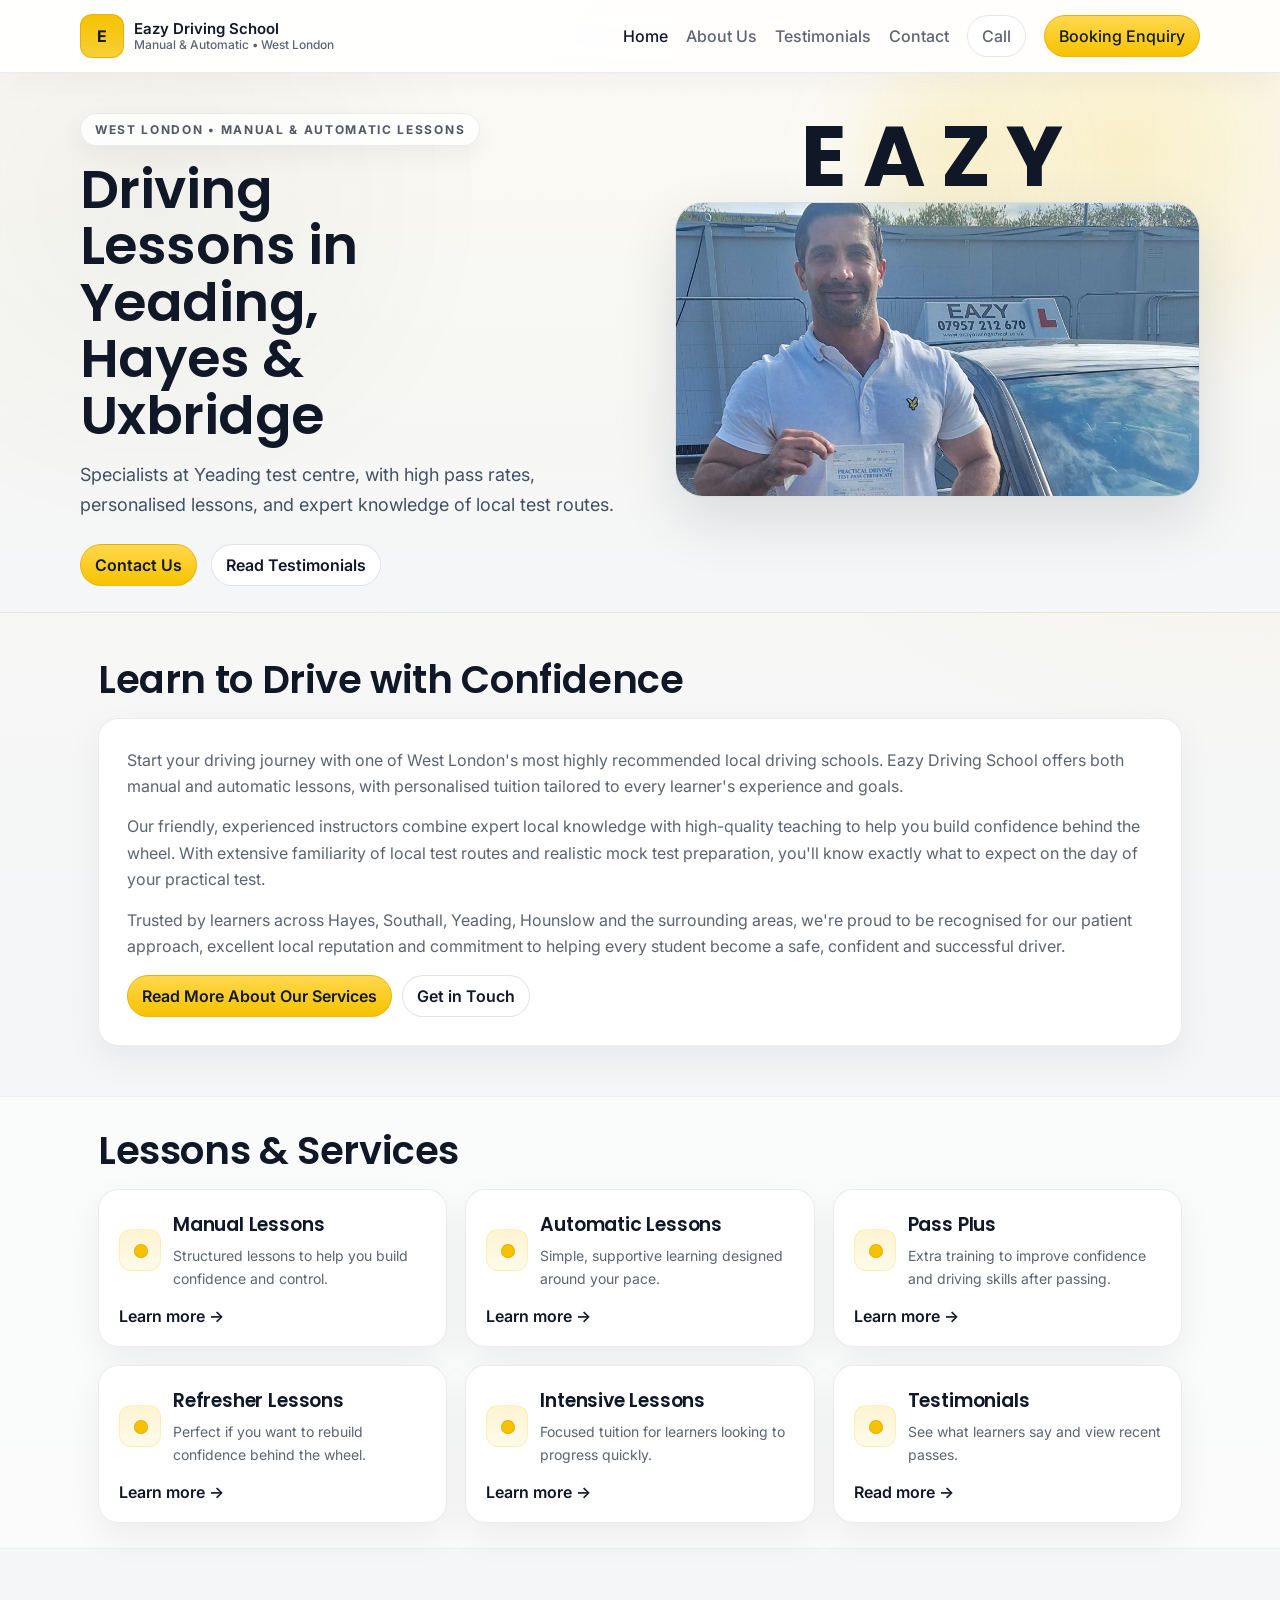
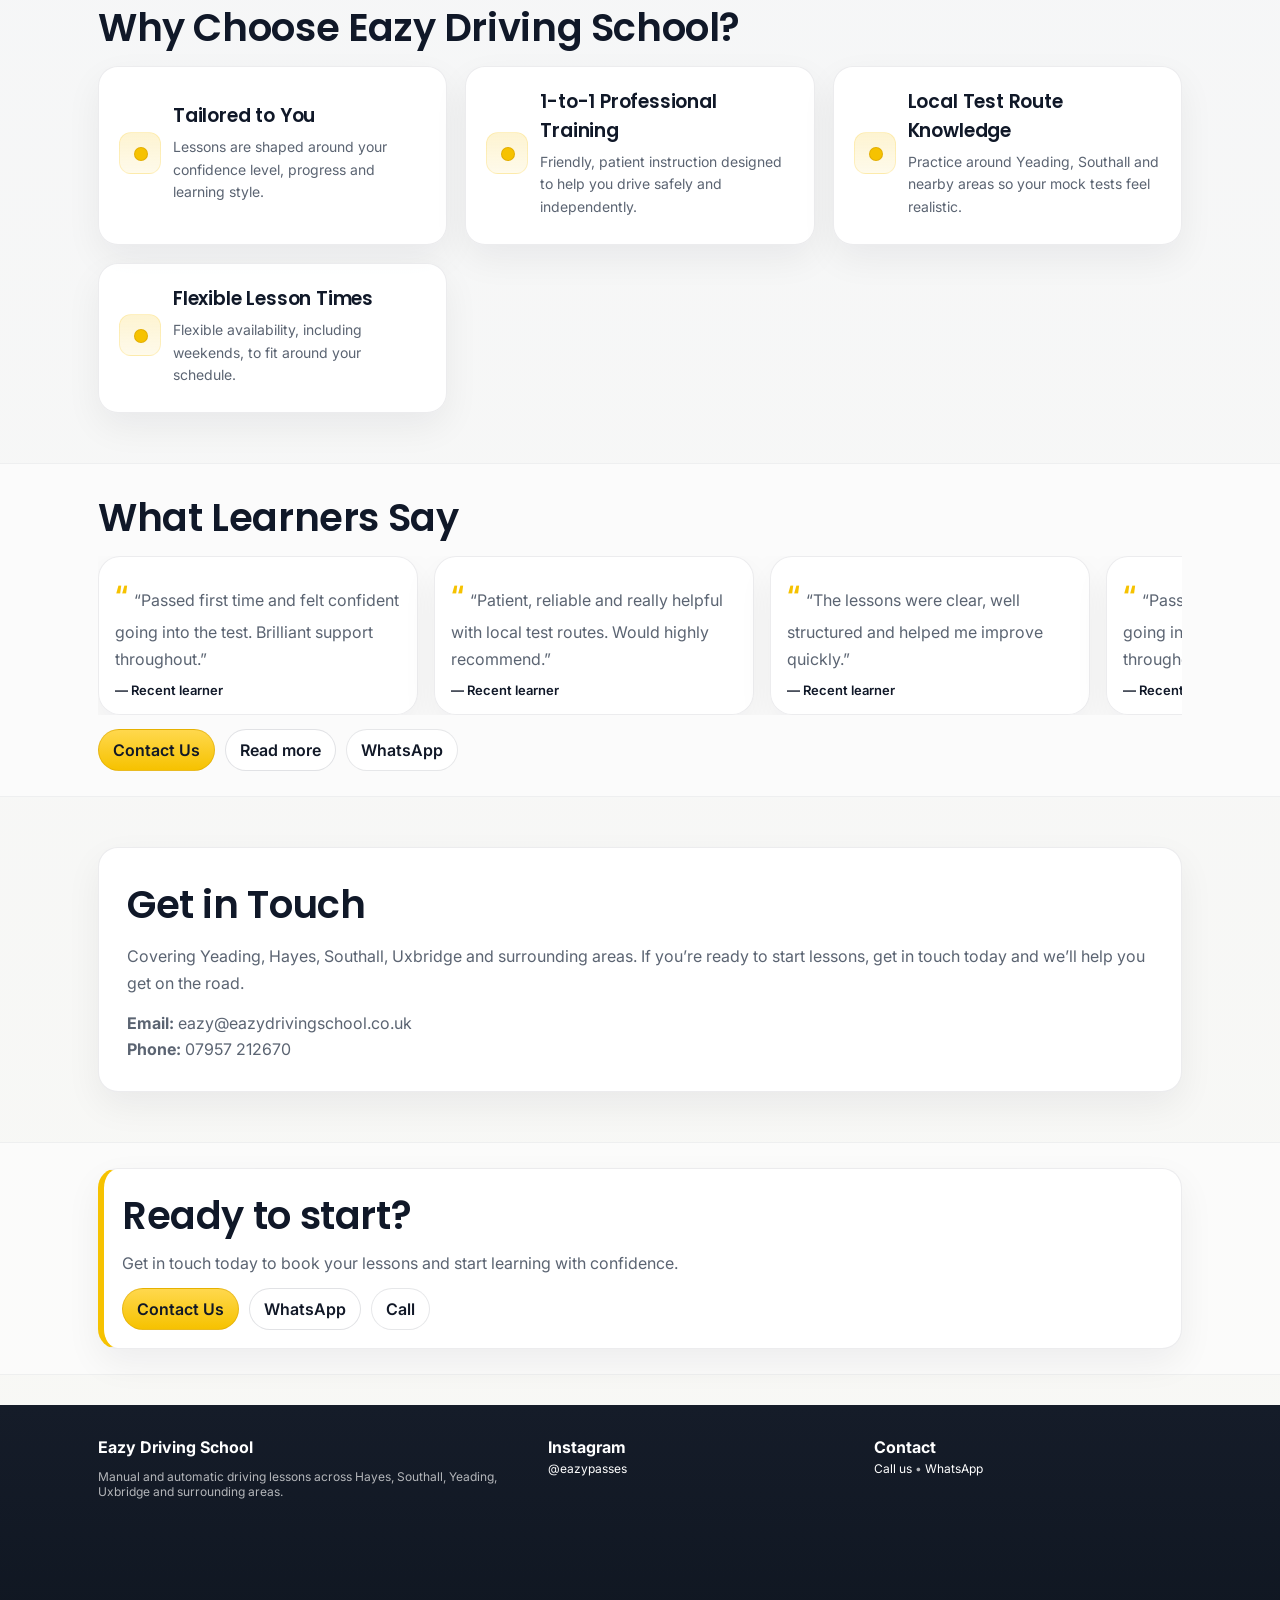
==== index.html @ f6d439ef "Updated based off client v2" ====
<!doctype html>
<html lang="en">
<head>
  <meta charset="utf-8" />
  <meta name="viewport" content="width=device-width,initial-scale=1" />
  <title>Eazy Driving School | Driving Lessons in Hayes, Southall & Yeading</title>
  <meta name="description" content="Manual and automatic driving lessons in Hayes, Southall, Yeading, Uxbridge and surrounding areas. DVSA approved instructors, high pass rates, personalised lessons and excellent local test route knowledge." />
  <link rel="stylesheet" href="assets/styles.css" />
</head>
<body>

<!-- ================= NAVBAR ================= -->
<div class="topbar">
  <div class="container nav">
    <a class="brand" href="index.html">
      <div class="logoBox">E</div>
      <div class="brandTitle">
        Eazy Driving School
        <span>Manual & Automatic • West London</span>
      </div>
    </a>

    <!-- Desktop links -->
    <div class="links">
      <a href="index.html" style="color: var(--text)">Home</a>
      <a href="lessons.html">About Us</a>
      <a href="testimonials.html">Testimonials</a>
      <a href="contact.html">Contact</a>
      <a class="btn" data-call>Call</a>
      <a class="btn primary" data-book>Booking Enquiry</a>
    </div>

    <!-- Mobile actions -->
    <div class="mobileNavActions">
      <a class="btn" data-call>Call</a>
      <a class="btn primary" data-book>Book</a>

      <button
        class="menuBtn"
        id="menuBtn"
        type="button"
        aria-label="Open menu"
        aria-expanded="false"
        aria-controls="mobileMenu"
      >
        <span class="menuIcon" aria-hidden="true"></span>
      </button>
    </div>
  </div>

  <!-- Mobile dropdown menu -->
  <div class="mobileMenu" id="mobileMenu" aria-hidden="true">
    <div class="container mobileMenuInner">
      <div class="mobileMenuHeader">
        <div class="mobileMenuTitle">Menu</div>
        <button class="menuClose" id="menuClose" type="button" aria-label="Close menu">✕</button>
      </div>

      <nav class="mobileMenuLinks" aria-label="Mobile navigation">
        <a href="index.html">Home</a>
        <a href="lessons.html">About Us</a>
        <a href="testimonials.html">Testimonials</a>
        <a href="contact.html">Contact</a>
        <a href="areas.html">Areas</a>
      </nav>
    </div>
  </div>
</div>

<!-- ================= HERO ================= -->
<header class="heroBanner">
  <div class="container heroBannerInner">

    <div class="heroBrandMark">EAZY</div>
    <div class="heroCopy">
      <h1 class="heroTitle">Driving Lessons in Yeading, Hayes & Uxbridge</h1>

      <p class="heroSub">
        Specialists at Yeading test centre, with high pass rates,
        personalised lessons, and expert knowledge of local test routes.
      </p>

      <div class="heroCtas">
        <a class="btn primary" data-book>Contact Us</a>
        <a class="btn secondary" href="testimonials.html">Read Testimonials</a>
      </div>
    </div>

    <div class="heroVisual heroSlider">
      <img class="heroSlide active" src="assets/hero-1.jpg" alt="Driving test pass with Eazy Driving School" />
      <img class="heroSlide" src="assets/hero-2.jpg" alt="Learner celebrating driving test pass" />
      <img class="heroSlide" src="assets/hero-3.jpg" alt="Successful learner with instructor" />
      <img class="heroSlide" src="assets/hero-4.jpg" alt="Driving lesson success photo" />
      <img class="heroSlide" src="assets/hero-5.jpg" alt="Student passing driving test" />
      <img class="heroSlide" src="assets/hero-6.jpg" alt="Driving test success Eazy Driving School" />
      <img class="heroSlide" src="assets/hero-7.jpg" alt="Learner holding pass certificate" />
      <img class="heroSlide" src="assets/hero-8.jpg" alt="First time driving test pass" />
      <img class="heroSlide" src="assets/hero-9.jpg" alt="Happy student after driving test" />
      <img class="heroSlide" src="assets/hero-10.jpg" alt="Driving school success story" />
    </div>

  </div>


</header>



<!-- ================= INTRO / TRUST STRIP ================= -->


<!-- ================= ABOUT / MAIN COPY ================= -->
<section class="section">
  <div class="container">
    <h2>Learn to Drive with Confidence</h2>
    <div class="card" style="padding: 28px;">
      <p>
        Start your driving journey with one of West London's most highly recommended local driving schools.
        Eazy Driving School offers both manual and automatic lessons, with personalised tuition tailored to
        every learner's experience and goals.
      </p>

      <p>
        Our friendly, experienced instructors combine expert local knowledge with high-quality teaching to help
        you build confidence behind the wheel. With extensive familiarity of local test routes and realistic mock
        test preparation, you'll know exactly what to expect on the day of your practical test.
      </p>

      <p>
        Trusted by learners across Hayes, Southall, Yeading, Hounslow and the surrounding areas, we're proud to
        be recognised for our patient approach, excellent local reputation and commitment to helping every student
        become a safe, confident and successful driver.
      </p>

      <div style="margin-top:16px; display:flex; gap:10px; flex-wrap:wrap">
        <a class="btn primary" href="lessons.html">Read More About Our Services</a>
        <a class="btn secondary" href="contact.html">Get in Touch</a>
      </div>
    </div>
  </div>
</section>



<!-- ================= LESSON TILES ================= -->
<section class="section">
  <div class="container">
    <h2>Lessons & Services</h2>

    <div class="tiles">
      <a class="card tile tileLink" href="lessons.html" aria-label="Manual Lessons - learn more">
        <div class="tileTop">
          <div class="icoDot" aria-hidden="true"></div>
          <div>
            <h3>Manual Lessons</h3>
            <p>Structured lessons to help you build confidence and control.</p>
          </div>
        </div>
        <span class="tileCta">Learn more →</span>
      </a>

      <a class="card tile tileLink" href="lessons.html" aria-label="Automatic Lessons - learn more">
        <div class="tileTop">
          <div class="icoDot" aria-hidden="true"></div>
          <div>
            <h3>Automatic Lessons</h3>
            <p>Simple, supportive learning designed around your pace.</p>
          </div>
        </div>
        <span class="tileCta">Learn more →</span>
      </a>

      <a class="card tile tileLink" href="pass-page.html" aria-label="Pass Plus - learn more">
        <div class="tileTop">
          <div class="icoDot" aria-hidden="true"></div>
          <div>
            <h3>Pass Plus</h3>
            <p>Extra training to improve confidence and driving skills after passing.</p>
          </div>
        </div>
        <span class="tileCta">Learn more →</span>
      </a>

      <a class="card tile tileLink" href="lessons.html" aria-label="Refresher Lessons - learn more">
        <div class="tileTop">
          <div class="icoDot" aria-hidden="true"></div>
          <div>
            <h3>Refresher Lessons</h3>
            <p>Perfect if you want to rebuild confidence behind the wheel.</p>
          </div>
        </div>
        <span class="tileCta">Learn more →</span>
      </a>

      <a class="card tile tileLink" href="lessons.html" aria-label="Intensive Lessons - learn more">
        <div class="tileTop">
          <div class="icoDot" aria-hidden="true"></div>
          <div>
            <h3>Intensive Lessons</h3>
            <p>Focused tuition for learners looking to progress quickly.</p>
          </div>
        </div>
        <span class="tileCta">Learn more →</span>
      </a>

      <a class="card tile tileLink" href="testimonials.html" aria-label="Testimonials and passes">
        <div class="tileTop">
          <div class="icoDot" aria-hidden="true"></div>
          <div>
            <h3>Testimonials</h3>
            <p>See what learners say and view recent passes.</p>
          </div>
        </div>
        <span class="tileCta">Read more →</span>
      </a>
    </div>
  </div>
</section>

<!-- ================= WHY CHOOSE US ================= -->
<section class="section">
  <div class="container">
    <h2>Why Choose Eazy Driving School?</h2>

    <div class="tiles">
      <div class="card tile">
        <div class="tileTop">
          <div class="icoDot" aria-hidden="true"></div>
          <div>
            <h3>Tailored to You</h3>
            <p>Lessons are shaped around your confidence level, progress and learning style.</p>
          </div>
        </div>
      </div>

      <div class="card tile">
        <div class="tileTop">
          <div class="icoDot" aria-hidden="true"></div>
          <div>
            <h3>1-to-1 Professional Training</h3>
            <p>Friendly, patient instruction designed to help you drive safely and independently.</p>
          </div>
        </div>
      </div>

      <div class="card tile">
        <div class="tileTop">
          <div class="icoDot" aria-hidden="true"></div>
          <div>
            <h3>Local Test Route Knowledge</h3>
            <p>Practice around Yeading, Southall and nearby areas so your mock tests feel realistic.</p>
          </div>
        </div>
      </div>

      <div class="card tile">
        <div class="tileTop">
          <div class="icoDot" aria-hidden="true"></div>
          <div>
            <h3>Flexible Lesson Times</h3>
            <p>Flexible availability, including weekends, to fit around your schedule.</p>
          </div>
        </div>
      </div>
    </div>
  </div>
</section>

<!-- ================= TESTIMONIALS ================= -->
<section class="section">
  <div class="container">
    <h2>What Learners Say</h2>

    <div class="testimonialSlider" aria-label="Testimonials slider">
      <div class="testimonialTrack">

        <div class="card quote">
          <p>“Passed first time and felt confident going into the test. Brilliant support throughout.”</p>
          <div class="who">— Recent learner</div>
        </div>
        <div class="card quote">
          <p>“Patient, reliable and really helpful with local test routes. Would highly recommend.”</p>
          <div class="who">— Recent learner</div>
        </div>
        <div class="card quote">
          <p>“The lessons were clear, well structured and helped me improve quickly.”</p>
          <div class="who">— Recent learner</div>
        </div>

        <div class="card quote">
          <p>“Passed first time and felt confident going into the test. Brilliant support throughout.”</p>
          <div class="who">— Recent learner</div>
        </div>
        <div class="card quote">
          <p>“Patient, reliable and really helpful with local test routes. Would highly recommend.”</p>
          <div class="who">— Recent learner</div>
        </div>
        <div class="card quote">
          <p>“The lessons were clear, well structured and helped me improve quickly.”</p>
          <div class="who">— Recent learner</div>
        </div>

      </div>
    </div>

    <div style="margin-top:14px; display:flex; gap:10px; flex-wrap:wrap">
      <a class="btn primary" data-book>Contact Us</a>
      <a class="btn secondary" href="testimonials.html">Read more</a>
      <a class="btn" data-wa>WhatsApp</a>
    </div>
  </div>
</section>

<!-- ================= CONTACT STRIP ================= -->
<section class="section">
  <div class="container">
    <div class="card" style="padding:28px;">
      <h2 style="margin-top:0;">Get in Touch</h2>
      <p>
        Covering Yeading, Hayes, Southall, Uxbridge and surrounding areas.
        If you’re ready to start lessons, get in touch today and we’ll help you get on the road.
      </p>
      <p style="margin-bottom:0;">
        <strong>Email:</strong> <a href="mailto:eazy@eazydrivingschool.co.uk">eazy@eazydrivingschool.co.uk</a><br />
        <strong>Phone:</strong> <a href="tel:07957212670">07957 212670</a>
      </p>
    </div>
  </div>
</section>

<!-- ================= CTA ================= -->
<section class="section">
  <div class="container">
    <div class="card" style="padding:18px; border-left:6px solid var(--yellow)">
      <h2 style="margin:0 0 6px">Ready to start?</h2>

      <p style="margin:0 0 12px; color:var(--muted)">
        Get in touch today to book your lessons and start learning with confidence.
      </p>

      <div style="display:flex; gap:10px; flex-wrap:wrap">
        <a class="btn primary" data-book>Contact Us</a>
        <a class="btn secondary" data-wa>WhatsApp</a>
        <a class="btn" data-call>Call</a>
      </div>
    </div>
  </div>
</section>

<!-- ================= FOOTER ================= -->
<footer class="footer">
  <div class="container footerGrid">
    <div>
      <strong>Eazy Driving School</strong>
      <p class="note">Manual and automatic driving lessons across Hayes, Southall, Yeading, Uxbridge and surrounding areas.</p>
    </div>
    <div>
      <strong>Instagram</strong><br />
      <span class="note">
        <a href="https://www.instagram.com/eazypasses/" target="_blank" rel="noopener">
          @eazypasses
        </a>
      </span>
    </div>

    <div>
      <strong>Contact</strong><br />
      <span class="note">
        <a data-call>Call us</a> •
        <a data-wa>WhatsApp</a>
      </span>
    </div>
  </div>
</footer>

<!-- ================= MOBILE BOTTOM BAR ================= -->
<div class="mobileBar">
  <div class="mobileBarInner">
    <a class="btn dark" data-call>Call</a>
    <a class="btn secondary" data-wa>WhatsApp</a>
    <a class="btn primary" data-book>Book</a>
  </div>
</div>

<!-- ================= BOOKING MODAL ================= -->
<div class="modalOverlay" id="modalOverlay" aria-hidden="true">
  <div class="card modal" role="dialog" aria-modal="true" aria-label="Booking form">
    <header>
      <div>
        <strong style="font-size:16px">Booking Request</strong><br />
        <small class="note">We’ll confirm availability as soon as possible.</small>
      </div>
      <button class="x" id="closeModal" aria-label="Close">✕</button>
    </header>

    <form class="web3form">
      <input type="hidden" name="access_key" value="6dcfdeb3-79f5-4c06-9466-cbb309057089">
      <input type="hidden" name="subject" value="New Booking Request - Eazy Driving School">
      <input type="hidden" name="from_name" value="Eazy Driving School Website">
      <input type="hidden" name="form_source" value="Homepage Booking Modal">
      <input type="checkbox" name="botcheck" style="display:none;">
      <input class="field" name="name" placeholder="Full name" required />
      <input class="field" name="phone" placeholder="Mobile number" required />

      <select class="field" name="lessonType" required>
        <option value="">Lesson type</option>
        <option>Manual</option>
        <option>Automatic</option>
        <option>Intensive</option>
        <option>Refresher</option>
        <option>Pass Plus</option>
      </select>

      <select class="field" name="area" required>
        <option value="">Area</option>
        <option>Hayes</option>
        <option>Southall</option>
        <option>Yeading</option>
        <option>Uxbridge</option>
        <option>Other (specify in notes)</option>
      </select>

      <textarea class="field" name="notes" placeholder="Please include test date, experience, preferred days/time, auto/manual, postcode, etc."></textarea>

      <button class="btn primary" type="submit">Send Request</button>
    </form>
  </div>
</div>

<script src="assets/app.js"></script>

<script>
  function showSuccessToast(message) {
    const toast = document.createElement("div");
    toast.className = "successToast";
    toast.textContent = message;

    document.body.appendChild(toast);

    setTimeout(() => {
      toast.classList.add("show");
    }, 100);

    setTimeout(() => {
      toast.classList.remove("show");
      setTimeout(() => toast.remove(), 300);
    }, 3500);
  }

  document.querySelectorAll(".web3form").forEach((form) => {
    form.addEventListener("submit", async function (e) {
      e.preventDefault();

      const button = form.querySelector("button[type='submit']");
      const originalText = button.textContent;

      button.textContent = "Sending...";
      button.disabled = true;

      const formData = new FormData(form);

      try {
        const response = await fetch("https://api.web3forms.com/submit", {
          method: "POST",
          body: formData
        });

        const data = await response.json();

        if (data.success) {
          showSuccessToast("Booking enquiry sent ✅ We’ll get back to you soon.");
          form.reset();
        } else {
          showSuccessToast("Something went wrong. Please try again.");
        }
      } catch (error) {
        showSuccessToast("Something went wrong. Please try again.");
      }

      button.textContent = originalText;
      button.disabled = false;
    });
  });
</script>

</body>
</html>
---- assets/styles.css ----
@import url('https://fonts.googleapis.com/css2?family=Inter:wght@400;500;600&family=Poppins:wght@500;600&display=swap');

:root{
  /* Brand */
  --navy:#0b1f3a;
  --navy2:#102a4d;
  --yellow:#f6c200;
  --yellow-dark:#d39f00;

  /* UI */
  --bg:#f4f6fb;
  --card:#ffffff;
  --text:#0f172a;
  --muted:#475569;
  --stroke: rgba(15,23,42,.12);

  --radius:14px;
  --shadow: 0 8px 22px rgba(2,6,23,.06);
  --max:1120px;
}

*{box-sizing:border-box}
html{scroll-behavior:smooth}
body{
  margin:0;
  font-family:'Inter', system-ui, -apple-system, Segoe UI, Roboto, Helvetica, Arial;
  background:var(--bg);
  color:var(--text);
  font-weight:400;
}
a{color:inherit;text-decoration:none}
img{max-width:100%;display:block}
button,input,select,textarea{font:inherit}

/* ===== Typography ===== */
h1,h2,h3{
  font-family:'Poppins', system-ui, sans-serif;
  font-weight:600;
  letter-spacing:-0.01em;
  color:var(--navy);
}

/* ===== Layout ===== */
.container{max-width:var(--max); margin:0 auto; padding:0 18px}
.card{
  background:var(--card);
  border:1px solid var(--stroke);
  border-radius:var(--radius);
  box-shadow:var(--shadow);
}

/* ===== Header / Nav ===== */
.topbar{
  position:sticky;
  top:0;
  z-index:50;
  background:#fff;
  border-bottom:1px solid var(--stroke);
}
.nav{
  display:flex;
  align-items:center;
  justify-content:space-between;
  padding:14px 0;
  gap:12px;
}
.brand{
  display:flex;
  align-items:center;
  gap:10px;
  font-weight:600;
  min-width: 220px;
}
.logoBox{
  width:44px;height:44px;
  border-radius:12px;
  background:linear-gradient(180deg,var(--yellow),rgba(246,194,0,.78));
  border:1px solid rgba(211,159,0,.55);
  display:grid;place-items:center;
  color:#111827;
  font-weight:700;
  flex: 0 0 auto;
}
.brandTitle{
  line-height:1.05;
  font-size: 15px;
}
.brandTitle span{
  display:block;
  font-size:12px;
  color:var(--muted);
  font-weight:500;
  margin-top: 2px;
}

.links{
  display:flex;
  gap:18px;
  align-items:center;
}
.links a{
  font-weight:500;
  color:var(--muted);
}
.links a:hover{color:var(--text)}

/* ===== Buttons ===== */
.btn{
  display:inline-flex;
  align-items:center;
  justify-content:center;
  gap:8px;
  padding:10px 14px;
  border-radius:12px;
  border:1px solid var(--stroke);
  background:#fff;
  font-weight:600;
  white-space:nowrap;
}
.btn.primary{
  background:var(--yellow);
  border-color:rgba(211,159,0,.65);
  color:#111827;
}
.btn.secondary{
  background:#eef2ff;
  border-color:rgba(37,99,235,.20);
}
.btn.dark{
  background:var(--navy);
  border-color:rgba(11,31,58,.55);
  color:#fff;
}
.btn:active{transform:translateY(1px)}

/* ===== Fields ===== */
.field{
  border:1px solid var(--stroke);
  border-radius:12px;
  padding:10px 12px;
  background:#fff;
}
.field:focus{
  border-color:rgba(211,159,0,.55);
  box-shadow:0 0 0 3px rgba(246,194,0,.22);
  outline:none;
}

/* =======================================================================
   HERO BANNER
   ======================================================================= */
.heroBanner{
  background:#fff;
  border-bottom:1px solid var(--stroke);
}
.heroBannerInner{
  display:grid;
  grid-template-columns: 1.05fr 1fr;
  gap:26px;
  align-items:center;
  padding: 26px 0 14px;
}

/* Left copy */
.heroTitle{
  margin:0 0 10px;
  font-size:clamp(30px, 3.6vw, 48px);
  line-height:1.08;
}
.heroSub{
  margin:0 0 16px;
  color:var(--muted);
  line-height:1.65;
  max-width:60ch;
  font-size:15.5px;
}
.heroCtas{
  display:flex;
  gap:10px;
  flex-wrap:wrap;
  align-items:center;
}

/* Right image */
.heroVisual{
  border-radius:14px;
  overflow:hidden;
  border:1px solid var(--stroke);
  box-shadow: 0 10px 26px rgba(2,6,23,.08);
  background:#fff;
}
.heroVisual img{
  width:100%;
  aspect-ratio: 16 / 9;
  height:auto;
  object-fit:cover;
  object-position:center 35%;
}

/* Trust ticks row under hero */
.heroTrust{
  border-top:1px solid var(--stroke);
  background:#fff;
}
.heroTrustInner{
  display:flex;
  gap:18px;
  flex-wrap:wrap;
  align-items:center;
  padding:10px 0;
}
.trustTick{
  display:flex;
  align-items:center;
  gap:8px;
  color:var(--muted);
  font-weight:600;
  font-size:13px;
}
.tickMark{
  display:inline-grid;
  place-items:center;
  width:18px;height:18px;
  border-radius:99px;
  background: rgba(34,197,94,.14);
  border:1px solid rgba(34,197,94,.35);
  color: rgba(11,31,58,.9);
  font-weight:700;
}

/* Availability strip */
.availabilityBar{
  background:#f7f8fc;
  border-bottom:1px solid var(--stroke);
}
.availabilityInner{
  display:flex;
  gap:14px;
  align-items:center;
  padding:14px 0;
}
.availLabel{
  font-weight:600;
  color:var(--navy);
  min-width:170px;
}
.availForm{
  flex:1;
  display:grid;
  grid-template-columns: 1.1fr 1fr auto;
  gap:10px;
  align-items:center;
}
.availForm .btn{padding:10px 16px}

/* ===== Sections ===== */
.section{padding:26px 0}
.section h2{
  margin:0 0 8px;
  font-size:22px;
}
.section p{
  margin:0 0 14px;
  color:var(--muted);
  line-height:1.65;
}

/* ===== Tiles ===== */
.tiles{
  display:grid;
  grid-template-columns:repeat(3,1fr);
  gap:14px;
}
.tile{padding:16px}
.tileTop{
  display:flex;
  gap:12px;
  align-items:center;
  margin-bottom:6px;
}
.icoDot{
  width:42px;height:42px;
  border-radius:12px;
  background:#f3f4f6;
  border:1px solid rgba(15,23,42,.10);
  position:relative;
  flex:0 0 auto;
}
.icoDot::after{
  content:"";
  width:10px;height:10px;
  border-radius:99px;
  background:var(--yellow);
  border:1px solid rgba(211,159,0,.55);
  position:absolute;
  top:10px;left:10px;
}
.tile h3{margin:0;font-size:16px}
.tile p{margin:6px 0 0; color:var(--muted); line-height:1.6; font-size:14px}
.tile a{
  margin-top:10px;
  display:inline-flex;
  font-weight:600;
  color:var(--navy);
}
.tile a:hover{text-decoration:underline}

/* Make entire tile clickable */
.tileLink{
  display:block;
  color: inherit;
  cursor: pointer;
  transition: transform .12s ease, box-shadow .12s ease, border-color .12s ease;
}
.tileLink:hover{
  transform: translateY(-2px);
  box-shadow: 0 12px 30px rgba(2,6,23,.10);
  border-color: rgba(15,23,42,.18);
}
.tileLink:active{ transform: translateY(0px); }
.tileLink:focus-visible{
  outline: 3px solid rgba(246,194,0,.35);
  outline-offset: 3px;
}
.tileCta{
  display:inline-flex;
  margin-top: 10px;
  font-weight: 600;
  color: var(--navy);
}
.tileLink:hover .tileCta{ text-decoration: underline; }

/* ===== Trust strip ===== */
.trustStrip{
  display:grid;
  grid-template-columns:repeat(4,1fr);
  gap:14px;
}
.trustItem{padding:14px}
.trustItem b{font-weight:600}
.trustItem span{font-size:13px;color:var(--muted)}


/* ================= TESTIMONIAL SLIDER ================= */
.testimonialSlider{
  overflow: hidden;
  position: relative;
  margin-top: 10px;
  touch-action: pan-y;
  -webkit-tap-highlight-color: transparent;
}
.testimonialTrack{
  display: flex;
  gap: 16px;
  width: max-content;
  animation: scrollTestimonials 35s linear infinite;
  will-change: transform;
  transform: translateZ(0);
}
.testimonialTrack .quote{
  min-width: 320px;
  max-width: 320px;
  flex-shrink: 0;
}
@media (hover: hover) and (pointer: fine){
  .testimonialSlider:hover .testimonialTrack{
    animation-play-state: paused;
  }
}
.testimonialSlider.isPaused .testimonialTrack{
  animation-play-state: paused;
}
@keyframes scrollTestimonials{
  from{ transform: translateX(0); }
  to{ transform: translateX(-50%); }
}
@media (prefers-reduced-motion: reduce){
  .testimonialTrack{ animation: none !important; }
}

/* ===== Footer ===== */
.footer{
  margin-top:18px;
  border-top:1px solid var(--stroke);
  background:#fff;
  padding:22px 0;
}
.footerGrid{
  display:grid;
  grid-template-columns:1.4fr 1fr 1fr;
  gap:14px;
}
.note{font-size:12px;color:var(--muted)}

/* ===== Mobile bar ===== */
.mobileBar{
  position:fixed;
  left:50%;
  transform:translateX(-50%);
  bottom:12px;
  width:min(var(--max),calc(100% - 18px));
  z-index:80;
  display:none;
}
.mobileBarInner{
  display:grid;
  grid-template-columns:1fr 1fr 1fr;
  gap:10px;
  padding:10px;
  background:#fff;
  border:1px solid var(--stroke);
  border-radius:16px;
  box-shadow:0 16px 40px rgba(2,6,23,.16);
}

/* ===== Modal ===== */
.modalOverlay{
  position:fixed;
  inset:0;
  background:rgba(2,6,23,.55);
  display:none;
  place-items:center;
  z-index:120;
}
.modal{
  width:min(650px,calc(100% - 18px));
  padding:16px;
  border-radius:16px;
}
.modal header{
  display:flex;
  justify-content:space-between;
  align-items:center;
  margin-bottom:10px;
}
.x{
  width:42px;height:42px;
  border-radius:12px;
  border:1px solid var(--stroke);
  background:#fff;
  cursor:pointer;
}
form{display:grid; gap:10px}
textarea{min-height:110px; resize:vertical}

/* =======================================================================
   RESPONSIVE FIXES (iPhone + iPad)
   ======================================================================= */

@media (max-width: 980px){
  .heroBannerInner{grid-template-columns: 1fr; gap: 16px}
  .heroVisual img:not(.heroSlide){
    aspect-ratio: 16 / 10;
    object-position: center 40%;
  }
  .availabilityInner{flex-direction:column; align-items:stretch}
  .availLabel{min-width:unset}
  .availForm{grid-template-columns: 1fr; }

  .trustStrip{grid-template-columns: 1fr 1fr}
  .tiles{grid-template-columns: 1fr 1fr}
  .footerGrid{grid-template-columns: 1fr}

  .testimonialTrack .quote{ min-width: 300px; max-width: 300px; }
}

@media (max-width: 900px){
  .links > a:not(.btn){ display:none; }
  .brandTitle{ font-size: 14px; }
  .brandTitle span{ font-size: 11.5px; }
}

/* =========================================================
   MOBILE POLISH (NO scaling — proper sizing instead)
   ========================================================= */
@media (max-width: 760px){
  body{ padding-bottom: 92px; }
  .container{ padding: 0 18px; }

  /* Hide desktop links */
  .links{ display:none; }
  .mobileBar{ display:block; }

  /* ✅ IMPORTANT: hide topbar Call/Book on mobile (keep bottom bar) */
  .topbar [data-call],
  .topbar [data-book]{
    display:none !important;
  }

  /* Topbar spacing */
  .topbar{ padding: 2px 0; }
  .nav{ padding: 10px 0; position: relative; }

  .brand{
    gap: 12px;
    min-width: 0;
    margin-left: 6px;
  }
  .logoBox{
    width: 40px;
    height: 40px;
    border-radius: 12px;
    font-size: 16px;
    flex-shrink: 0;
  }
  .brandTitle{
    line-height: 1.15;
    font-size: 13.5px;
    min-width: 0;
  }
  .brandTitle span{
    font-size: 11.5px;
    margin-top: 2px;
    white-space: nowrap;
    overflow: hidden;
    text-overflow: ellipsis;
    max-width: 220px;
  }

  /* HERO: tighter sizing (this is your "scale down") */
  .heroBanner{
    background: var(--bg);
    border-bottom: 0;
    padding: 10px 0 0;
  }
  .heroBannerInner{
    grid-template-columns: 1fr;
    gap: 10px;             /* was 12 */
    padding: 0;
  }
  .heroCopy{
    background: #fff;
    border: 1px solid var(--stroke);
    border-radius: 18px;
    box-shadow: var(--shadow);
    padding: 14px;         /* was 16 */
  }
  .heroTitle{
    font-size: 30px;       /* was 32 */
    line-height: 1.07;
    margin: 0 0 8px;
  }
  .heroSub{
    font-size: 14px;       /* was 14.5 */
    line-height: 1.55;
    margin: 0 0 10px;
  }
  .heroCtas{
    display: grid;
    grid-template-columns: 1fr;
    gap: 10px;
  }
  .heroCtas .btn{
    width: 100%;
    justify-content: center;
    padding: 11px 14px;    /* was 12px */
    border-radius: 14px;
    font-size: 14px;
  }
  .heroVisual{
    border-radius: 16px;   /* slightly tighter */
    box-shadow: var(--shadow);
  }
  .heroVisual img:not(.heroSlide){
    aspect-ratio: 16 / 10;
    object-position: center 40%;
  }

  /* Trust ticks card (slightly tighter) */
  .heroTrust{
    background: transparent;
    border-top: 0;
    padding: 0 0 10px;
  }
  .heroTrustInner{
    background: #fff;
    border: 1px solid var(--stroke);
    border-radius: 16px;
    box-shadow: var(--shadow);
    padding: 10px 12px;    /* tighter */
    gap: 10px;
  }
  .trustTick{ font-size: 12px; }

  /* Availability card — scaled down properly */
  .availabilityBar{
    background: transparent;
    border-bottom: 0;
    padding: 6px 0 0;
  }
  .availabilityInner{
    background: #fff;
    border: 1px solid var(--stroke);
    border-radius: 16px;
    box-shadow: var(--shadow);
    padding: 12px;         /* keep */
    margin: 0 0 14px;
  }
  .availLabel{
    margin: 0 0 8px;
    font-size: 14px;
  }
  .availForm{ grid-template-columns: 1fr; gap: 10px; }
  .availForm .field{
    padding: 9px 12px;
    font-size: 14px;
  }
  .availForm .btn{
    width: 100%;
    border-radius: 14px;
    padding: 11px 14px;
    font-size: 14px;
  }

  .tiles{grid-template-columns: 1fr}
  .trustStrip{grid-template-columns: 1fr}

  .testimonialTrack{ animation-duration: 45s; }
  .testimonialTrack .quote{ min-width: 280px; max-width: 280px; }
}

@media (max-width: 420px){
  .logoBox{ width:40px; height:40px; border-radius: 12px; }
  .brandTitle{ font-size: 13px; }
  .brandTitle span{ font-size: 11px; max-width: 185px; }
}

@media (min-width: 761px) and (max-width: 1024px){
  .container{
    padding-left: 28px;
    padding-right: 28px;
  }
  .heroBannerInner{ gap: 32px; }
}

/* =========================================================
   PREMIUM MOBILE MENU (slide-down)
   ========================================================= */

.mobileNavActions{
  display:none;
  align-items:center;
  gap:10px;
}

/* Premium icon button */
.menuBtn{
  width:44px;
  height:44px;
  border-radius:14px;
  border:1px solid var(--stroke);
  background: rgba(255,255,255,.85);
  backdrop-filter: blur(10px);
  -webkit-backdrop-filter: blur(10px);
  display:grid;
  place-items:center;
  box-shadow: 0 10px 26px rgba(2,6,23,.10);
  cursor:pointer;
}
.menuBtn:active{ transform: translateY(1px); }

/* Nudge hamburger left slightly */
@media (max-width: 760px){
  .menuBtn{ margin-right: 6px; }
  .mobileNavActions{ display:flex; margin-right: 2px; }
}

/* Hamburger icon */
.menuIcon{
  width:18px;
  height:2px;
  background: var(--navy);
  position:relative;
  border-radius:99px;
}
.menuIcon::before,
.menuIcon::after{
  content:"";
  position:absolute;
  left:0;
  width:18px;
  height:2px;
  background: var(--navy);
  border-radius:99px;
}
.menuIcon::before{ top:-6px; }
.menuIcon::after{ top:6px; }

/* Slide-down panel */
.mobileMenu{
  position: fixed;
  inset: 0;
  background: rgba(244,246,251,.72);
  backdrop-filter: blur(14px);
  -webkit-backdrop-filter: blur(14px);
  opacity: 0;
  visibility: hidden;
  pointer-events: none;
  transition: opacity 180ms ease, visibility 180ms ease;
  z-index: 120;
  overflow-y: auto;
}

.mobileMenuInner{
  padding: 84px 18px 18px;
  min-height: 100%;
}

/* ===== Premium mobile menu header ===== */
.mobileMenuHeader{
  display:flex;
  align-items:center;
  justify-content:space-between;
  margin-bottom:6px;
  padding:6px 0;
}

.mobileMenuHeader{
  max-width: 420px;
  margin: 0 auto 6px;
}

.mobileMenuTitle{
  font-size:14px;
  font-weight:700;
  color:var(--navy);
  letter-spacing:-0.01em;
  opacity:.85;
}

.menuClose{
  width:40px;
  height:40px;
  border-radius:12px;
  border:1px solid var(--stroke);
  background: rgba(255,255,255,.9);
  cursor:pointer;
}

/* ===== Links card ===== */
.mobileMenuLinks{
  background:#fff;
  border:1px solid var(--stroke);
  border-radius:18px;
  box-shadow: var(--shadow);
  overflow:hidden;
}

.mobileMenuLinks a{
  display:flex;
  align-items:center;
  justify-content:space-between;
  padding:14px 14px;
  font-weight:700;
  color: var(--navy);
  border-top:1px solid rgba(15,23,42,.08);
  transition: background 0.15s ease;
}

.mobileMenuLinks a:first-child{ border-top:0; }

.mobileMenuLinks a:hover{
  background: rgba(15,23,42,.03);
}

.mobileMenuLinks a:active{
  background: rgba(15,23,42,.05);
}

.mobileMenuLinks a::after{
  content:"›";
  color: rgba(11,31,58,.55);
  font-weight:900;
}

.mobileMenuLinks{
  max-width: 420px;
  margin: 0 auto;
}

/* No duplicate CTA buttons inside menu */
.mobileMenuCtas{ display:none; }

.mobileMenu.open{
  opacity: 1;
  visibility: visible;
  pointer-events: auto;
}

@media (max-width: 380px){
  .mobileMenuInner{ padding-left: 16px; padding-right: 16px; }
}

/* =========================================
   MOBILE: subtle scale-down for hero + availability
   ========================================= */
@media (max-width: 760px){

  /* scale down hero block slightly */
  .heroBanner{
    transform: scale(0.95);
    transform-origin: top center;
  }

  /* pull next section up so no awkward gap */
  .heroBanner + .availabilityBar{
    margin-top: -12px;
  }

  /* scale down availability card slightly */
  .availabilityBar{
    transform: scale(0.95);
    transform-origin: top center;
  }

  /* tighten spacing below availability */
  .availabilityBar + .section{
    margin-top: -10px;
  }
}


/* ===== Cross-page mobile fixes ===== */
@media (max-width: 760px){
  .mobileBarInner > .btn,
  .availForm > .btn{
    min-width:0;
    width:100%;
  }

  .mobileBarInner{
    grid-template-columns: repeat(3, minmax(0, 1fr));
  }

  .mobileBarInner .btn{
    padding: 10px 8px;
    font-size: 14px;
  }

  .availabilityInner .availForm[style]{
    display:grid !important;
    grid-template-columns: repeat(3, minmax(0, 1fr)) !important;
    gap:10px;
    justify-content:stretch !important;
  }

  .availabilityInner .availForm[style] .btn{
    padding: 10px 8px;
    font-size: 14px;
  }

  .topbar{
    position:sticky;
    top:0;
    z-index:50;
    background:#fff;
    border-bottom:1px solid var(--stroke);
    overflow: visible;
  }

  .heroBanner,
  .availabilityBar{
    transform:none !important;
  }

  .heroBanner + .availabilityBar,
  .availabilityBar + .section{
    margin-top: 0 !important;
  }
}

.heroSlider{
  position: relative;
  overflow: hidden;
  aspect-ratio: 16 / 9;
  min-height: 0;
  background: #fff;
}

.heroSlide{
  position: absolute;
  inset: 0;
  width: 100%;
  height: 100%;
  object-fit: cover;
  object-position: center 35%;
  opacity: 0;
  transition: opacity 1s ease;
}

.heroSlide.active{
  opacity: 1;
  z-index: 1;
}

/* Override the generic .heroVisual img rule for slider images */
.heroSlider .heroSlide{
  aspect-ratio: auto;
  height: 100%;
}

@media (max-width: 760px){
  .heroSlider{
    aspect-ratio: 4 / 3;
  }

  .heroSlide{
    object-position: center 30%;
  }
}



.section .container{
  align-items: stretch;
}

.section .card{
  height: 100%;
}

.tileButtons{
  display:flex;
  gap:10px;
  flex-wrap:wrap;
  margin-top:10px;
}

.tileList{
  margin:12px 0 0;
  padding-left:18px;
  color:var(--muted);
  line-height:1.7;
  font-size:14px;
}

.tileList li{
  margin-bottom:4px;
}

/* =========================================================
   2026 PREMIUM REFRESH OVERRIDES
   ========================================================= */
:root{
  --bg:#f7f7f3;
  --card:#ffffff;
  --text:#111827;
  --muted:#5b6472;
  --stroke: rgba(15,23,42,.10);
  --navy:#101828;
  --navy2:#1a2332;
  --yellow:#f6c200;
  --yellow-dark:#d9a400;
  --radius:18px;
  --shadow:0 18px 40px rgba(15,23,42,.08);
}

body{
  background:
    radial-gradient(circle at top right, rgba(246,194,0,.10), transparent 22%),
    linear-gradient(180deg, #f9f8f2 0%, #f5f6f8 32%, #f8f8f5 100%);
}

.topbar{
  background:rgba(255,255,255,.88);
  backdrop-filter:blur(12px);
  -webkit-backdrop-filter:blur(12px);
  border-bottom:1px solid rgba(15,23,42,.08);
  box-shadow:0 10px 30px rgba(15,23,42,.04);
}
.links a,
.brandTitle span{color:#5d6574}
.links a[style*="var(--text)"],
.links a:hover{color:var(--navy)!important;}

.btn{
  border-radius:999px;
  transition:transform .18s ease, box-shadow .18s ease, background .18s ease, border-color .18s ease;
}
.btn:hover{
  transform:translateY(-1px);
  box-shadow:0 10px 22px rgba(15,23,42,.10);
}
.btn.primary{
  background:linear-gradient(180deg, #ffd84d 0%, var(--yellow) 100%);
  border-color:rgba(217,164,0,.55);
}
.btn.secondary{
  background:rgba(255,255,255,.78);
  border-color:rgba(15,23,42,.10);
}
.btn.dark{
  background:linear-gradient(180deg, #1b2434 0%, #101828 100%);
  border-color:rgba(16,24,40,.72);
}

.card{
  border-radius:20px;
  border:1px solid rgba(15,23,42,.08);
  box-shadow:0 14px 36px rgba(15,23,42,.06);
}

.heroBanner{
  position:relative;
  overflow:hidden;
  background:
    radial-gradient(circle at top right, rgba(246,194,0,.16), transparent 24%),
    linear-gradient(135deg, #0d1522 0%, #111827 52%, #171c28 100%);
  border-bottom:0;
}
.heroBanner::before{
  content:"";
  position:absolute;
  inset:0;
  background:
    linear-gradient(90deg, rgba(255,255,255,.04) 1px, transparent 1px),
    linear-gradient(180deg, rgba(255,255,255,.03) 1px, transparent 1px);
  background-size:40px 40px;
  mask-image:linear-gradient(180deg, rgba(0,0,0,.45), transparent 90%);
  pointer-events:none;
}
.heroBannerInner{
  position:relative;
  z-index:1;
  padding:42px 0 20px;
  gap:42px;
}
.heroCopy{
  max-width:620px;
}
.heroTitle,
.heroBanner .heroCopy h1,
.heroBanner .heroCopy h2,
.heroBanner .heroCopy h3{color:#fff;}
.heroTitle{
  font-size:clamp(40px, 5vw, 72px);
  line-height:1.02;
  max-width:10ch;
  margin-bottom:16px;
}
.heroSub{
  color:rgba(255,255,255,.78);
  font-size:18px;
  max-width:55ch;
  margin-bottom:22px;
}
.heroCopy::before{
  content:"WEST LONDON • MANUAL & AUTOMATIC LESSONS";
  display:inline-flex;
  align-items:center;
  gap:10px;
  margin-bottom:18px;
  padding:8px 14px;
  border-radius:999px;
  border:1px solid rgba(255,255,255,.12);
  background:rgba(255,255,255,.06);
  color:rgba(255,255,255,.72);
  font-size:12px;
  letter-spacing:.14em;
  font-weight:700;
}
.heroCtas{gap:14px;}
.heroVisual{
  border-radius:28px;
  border:1px solid rgba(255,255,255,.10);
  background:rgba(255,255,255,.05);
  box-shadow:0 24px 70px rgba(0,0,0,.28);
}
.heroVisual img{object-position:center 28%;}
.heroSlider{background:#0f172a;}
.heroTrust{
  position:relative;
  z-index:1;
  border-top:1px solid rgba(255,255,255,.08);
  background:transparent;
}
.heroTrustInner{
  padding:14px 0 18px;
  gap:12px;
}
.trustTick{
  padding:10px 14px;
  border-radius:999px;
  background:rgba(255,255,255,.08);
  border:1px solid rgba(255,255,255,.10);
  color:rgba(255,255,255,.82);
  font-size:13px;
}
.tickMark{
  background:rgba(246,194,0,.18);
  border-color:rgba(246,194,0,.25);
  color:#fff;
}

.availabilityBar{
  position:relative;
  margin-top:-18px;
  padding-bottom:6px;
  background:transparent;
  border-bottom:0;
  z-index:2;
}
.availabilityInner{
  padding:16px;
  background:linear-gradient(180deg, #161f2d 0%, #101828 100%);
  border:1px solid rgba(255,255,255,.08);
  border-radius:24px;
  box-shadow:0 22px 52px rgba(15,23,42,.18);
}
.availLabel{
  min-width:160px;
  color:#fff;
  font-size:16px;
}
.availForm .field{
  background:rgba(255,255,255,.97);
  border-color:transparent;
}
.availForm .btn.primary{min-width:120px;}

.section{padding:40px 0;}
.section h2{font-size:clamp(28px, 3vw, 40px); margin-bottom:10px;}
.section > .container > p:first-of-type{max-width:64ch;}

.section:nth-of-type(even):not(.availabilityBar){
  position:relative;
}
.section:nth-of-type(even):not(.availabilityBar)::before{
  content:"";
  position:absolute;
  inset:12px 0;
  background:rgba(255,255,255,.48);
  border-top:1px solid rgba(15,23,42,.05);
  border-bottom:1px solid rgba(15,23,42,.05);
  z-index:-1;
}

.trustStrip,.tiles,.quotes,.footerGrid{gap:18px;}
.trustItem,.tile,.quote{padding:20px;}
.trustItem{
  background:rgba(255,255,255,.86);
}
.trustItem b,
.tile h3{font-size:19px; color:var(--navy);}
.tile{
  background:rgba(255,255,255,.92);
  transition:transform .18s ease, box-shadow .18s ease, border-color .18s ease;
}
.tile:hover{
  transform:translateY(-4px);
  box-shadow:0 24px 46px rgba(15,23,42,.10);
}
.icoDot{
  background:linear-gradient(180deg, rgba(246,194,0,.18), rgba(246,194,0,.10));
  border-color:rgba(246,194,0,.18);
}
.icoDot::after{
  width:12px;height:12px;top:14px;left:14px;
}
.quote{
  background:linear-gradient(180deg, rgba(255,255,255,.96), rgba(255,255,255,.88));
}
.testimonialTrack .quote{
  border-radius:22px;
}

.footer{
  background:linear-gradient(180deg, #121925 0%, #0e1420 100%);
  border-top:0;
  padding:32px 0 110px;
}
.footer strong,
.footer a{color:#fff;}
.footer .note{color:rgba(255,255,255,.68);}


/* Contact page specific */
.contactTiles{
  display:grid;
  grid-template-columns:1fr 1fr 1.2fr;
  gap:18px;
  align-items:start;
}
.contactTiles .tile{height:auto;}
.tileButtons{display:flex;gap:10px;flex-wrap:wrap;margin-top:14px;}
.tileList{margin:14px 0 0;padding-left:18px;color:var(--muted);line-height:1.7;font-size:14px;}
.tileList li{margin-bottom:4px;}

/* ===== Testimonials + Review/Image layout ===== */
.quotes{
  display:grid;
  grid-template-columns:repeat(3,1fr);
  gap:18px;
}

.quote{
  padding:16px;
  border-radius:20px;
  background:linear-gradient(180deg, #ffffff 0%, #fafafa 100%);
  border:1px solid rgba(15,23,42,.08);
  box-shadow:0 14px 36px rgba(15,23,42,.06);
  transition:transform .2s ease, box-shadow .2s ease, border-color .2s ease;
}

.quote:hover{
  transform:translateY(-4px);
  box-shadow:0 18px 40px rgba(15,23,42,.12);
  border-color:rgba(15,23,42,.15);
}

.quote p{
  margin:0;
  line-height:1.65;
}

.quote p::before{
  content:"“";
  font-size:28px;
  font-weight:700;
  color:var(--yellow);
  margin-right:6px;
}

.quote .who{
  margin-top:10px;
  font-size:13px;
  font-weight:600;
  color:var(--navy);
}

.reviewActions{
  display:flex;
  gap:10px;
  flex-wrap:wrap;
  margin-top:16px;
  margin-bottom:24px;
}

.reviewRowGap{
  margin-top:18px;
}

.reviewImageGap{
  margin-top:20px;
}

.googleReviewBtn{
  display:inline-flex;
  align-items:center;
  gap:10px;
}

.googleLogo{
  width:22px;
  height:22px;
  object-fit:contain;
  flex:0 0 auto;
}

.passGallery{
  display:grid;
  grid-template-columns:repeat(3,1fr);
  gap:18px;
}

.passGallery img{
  width:100%;
  height:260px;
  object-fit:cover;
  object-position:center top;
  border-radius:20px;
  border:1px solid rgba(15,23,42,.08);
  box-shadow:0 14px 36px rgba(15,23,42,.06);
  transition:transform .2s ease, box-shadow .2s ease;
}

.passGallery img:hover{
  transform:translateY(-4px);
  box-shadow:0 18px 40px rgba(15,23,42,.12);
}


/* Reveal animations */
.reveal{
  opacity:0;
  transform:translateY(24px);
  transition:opacity .65s ease, transform .65s ease;
}
.reveal.is-visible{
  opacity:1;
  transform:translateY(0);
}
.reveal.reveal-delay-1{transition-delay:.08s}
.reveal.reveal-delay-2{transition-delay:.16s}
.reveal.reveal-delay-3{transition-delay:.24s}

@media (prefers-reduced-motion: reduce){
  .reveal,.reveal.is-visible{opacity:1;transform:none;transition:none;}
}

@media (max-width: 980px){
  .heroBannerInner{gap:24px;padding:34px 0 22px;}
  .heroTitle{max-width:12ch;font-size:clamp(34px, 8vw, 56px);}
  .heroCopy::before{font-size:11px;letter-spacing:.10em;}
  .availabilityBar{margin-top:-10px;}
  .contactTiles{grid-template-columns:1fr;}
}

@media (max-width: 760px){
  body{background:#f5f6f8;}
  .topbar{background:rgba(255,255,255,.92);}
  .menuBtn,.menuClose{background:rgba(255,255,255,.95);}
  .heroBanner{padding-top:8px;background:linear-gradient(180deg, #111827 0%, #171d2b 100%);}
  .heroBannerInner{padding:0;gap:14px;}
  .heroCopy{
    padding:18px;
    background:rgba(255,255,255,.04);
    border:1px solid rgba(255,255,255,.08);
    box-shadow:none;
  }
  .heroCopy::before{margin-bottom:14px;}
  .heroTitle{font-size:42px;max-width:none;}
  .heroSub{font-size:15px;}
  .heroVisual{border-radius:22px;}
  .heroTrustInner{background:transparent;border:0;box-shadow:none;padding:4px 0 14px;}
  .trustTick{width:100%;justify-content:flex-start;}
  .availabilityBar{margin-top:0;padding-top:10px;}
  .availabilityInner{
    background:#111827;
    border-radius:22px;
    padding:14px;
    box-shadow:0 18px 40px rgba(15,23,42,.20);
  }
  .availLabel{margin-bottom:0;}
  .section{padding:30px 0;}
  .passGallery img{height:220px;}
  .quotes{grid-template-columns:1fr;}
  .quote{padding:18px;}
}


/* ===== FINAL LIGHT PREMIUM OVERRIDES ===== */
.btn.secondary{
  background:#fff;
  border-color:rgba(15,23,42,.12);
}

.heroBanner{
  position:relative;
  overflow:hidden;
  background:
    radial-gradient(circle at 88% 14%, rgba(246,194,0,.18), transparent 22%),
    radial-gradient(circle at 12% 24%, rgba(16,24,40,.04), transparent 28%),
    linear-gradient(180deg, #fbfaf4 0%, #f7f7f4 56%, #f5f6f8 100%);
  border-bottom:1px solid rgba(15,23,42,.08);
}
.heroBanner::before{
  content:"";
  position:absolute;
  inset:0;
  background:
    linear-gradient(90deg, rgba(15,23,42,.025) 1px, transparent 1px),
    linear-gradient(180deg, rgba(15,23,42,.02) 1px, transparent 1px);
  background-size:36px 36px;
  mask-image:linear-gradient(180deg, rgba(0,0,0,.18), transparent 85%);
  pointer-events:none;
}
.heroBannerInner{
  position:relative;
  z-index:1;
  padding:40px 0 26px;
  gap:44px;
}
.heroCopy{max-width:620px;}
.heroCopy::before{
  content:"WEST LONDON • MANUAL & AUTOMATIC LESSONS";
  display:inline-flex;
  align-items:center;
  gap:10px;
  margin-bottom:16px;
  padding:8px 14px;
  border-radius:999px;
  border:1px solid rgba(15,23,42,.08);
  background:rgba(255,255,255,.82);
  color:rgba(15,23,42,.72);
  font-size:12px;
  letter-spacing:.14em;
  font-weight:700;
  box-shadow:0 10px 24px rgba(15,23,42,.05);
}
.heroTitle,
.heroBanner .heroCopy h1,
.heroBanner .heroCopy h2,
.heroBanner .heroCopy h3{
  color:#101828;
}
.heroTitle{
  font-size:clamp(36px, 4.2vw, 64px);
  line-height:1.05;
  max-width:9ch;
  margin-bottom:16px;
}
.heroSub{
  color:#415062;
  font-size:18px;
  max-width:58ch;
  margin-bottom:24px;
}
.heroVisual{
  border-radius:28px;
  border:1px solid rgba(15,23,42,.08);
  background:#fff;
  box-shadow:0 24px 60px rgba(15,23,42,.12);
}
.heroSlider{background:#eef1f4;}
.heroVisual img{object-position:center 30%;}
.heroTrust{
  position:relative;
  z-index:1;
  border-top:1px solid rgba(15,23,42,.06);
  background:transparent;
}
.heroTrustInner{
  padding:12px 0 18px;
  gap:12px;
}
.trustTick{
  padding:10px 14px;
  border-radius:999px;
  background:rgba(255,255,255,.8);
  border:1px solid rgba(15,23,42,.08);
  color:#334155;
  font-size:13px;
  box-shadow:0 10px 20px rgba(15,23,42,.04);
}
.tickMark{
  background:rgba(246,194,0,.16);
  border-color:rgba(246,194,0,.24);
  color:#111827;
}

.availabilityBar{
  position:relative;
  margin-top:-12px;
  padding-bottom:6px;
  background:transparent;
  border-bottom:0;
  z-index:2;
}
.availabilityInner{
  padding:14px;
  background:rgba(255,255,255,.92);
  border:1px solid rgba(15,23,42,.08);
  border-radius:24px;
  box-shadow:0 20px 48px rgba(15,23,42,.10);
}
.availLabel{
  min-width:auto;
  display:inline-flex;
  align-items:center;
  justify-content:center;
  padding:12px 16px;
  border-radius:16px;
  background:#101828;
  color:#fff;
  font-size:16px;
  font-weight:700;
}
.availForm .field{
  background:#fff;
  border-color:rgba(15,23,42,.10);
}
.availForm .btn.primary{min-width:120px;}

.section{padding:38px 0;}
.section:nth-of-type(even):not(.availabilityBar)::before{
  background:rgba(255,255,255,.55);
}
.trustItem,
.tile,
.quote{
  background:rgba(255,255,255,.92);
}
.tile:hover{
  transform:translateY(-4px);
  box-shadow:0 24px 46px rgba(15,23,42,.10);
}
.icoDot{
  background:linear-gradient(180deg, rgba(246,194,0,.18), rgba(246,194,0,.08));
  border-color:rgba(246,194,0,.18);
}

.footer{
  background:linear-gradient(180deg, #151c29 0%, #101722 100%);
}

@media (max-width: 980px){
  .heroBannerInner{gap:26px;padding:34px 0 22px;}
  .heroTitle{max-width:11ch;font-size:clamp(36px, 8vw, 58px);}
  .heroCopy::before{font-size:11px;letter-spacing:.10em;}
  .availabilityBar{margin-top:-8px;}
}

@media (max-width: 760px){
  body{background:#f5f6f8;}
  .topbar{background:rgba(255,255,255,.94);}
  .heroBanner{
    padding-top:8px;
    background:
      radial-gradient(circle at 80% 12%, rgba(246,194,0,.16), transparent 24%),
      linear-gradient(180deg, #fbfaf4 0%, #f5f6f8 100%);
  }
  .heroBannerInner{padding:0;gap:14px;}
  .heroCopy{
    padding:18px;
    background:#fff;
    border:1px solid rgba(15,23,42,.08);
    box-shadow:0 14px 36px rgba(15,23,42,.06);
  }
  .heroTitle{font-size:38px;max-width:none;}
  .heroSub{font-size:15px;color:#4b5563;}
  .heroVisual{border-radius:22px;}
  .heroTrustInner{
    background:transparent;
    border:0;
    box-shadow:none;
    padding:4px 0 14px;
  }
  .trustTick{width:100%;justify-content:flex-start;background:#fff;}
  .availabilityBar{margin-top:0;padding-top:10px;}
  .availabilityInner{
    background:#fff;
    border-radius:22px;
    padding:14px;
    box-shadow:0 18px 40px rgba(15,23,42,.10);
  }
  .availLabel{margin-bottom:0; width:100%;}

  .quotes{
    grid-template-columns:1fr;
  }

  .passGallery{
    grid-template-columns:1fr 1fr;
    gap:14px;
  }

  .passGallery img{
    height:180px;
  }
}

.heroBannerInner{
  position: relative; /* already exists but ensure it’s there */
}

.heroBrandMark{
  position: absolute;

  /* anchor it to image area */
  top: 20px;
  left: calc(50% + 300px);
  transform: translateX(-50%);

  font-family: 'Poppins', sans-serif;
  font-weight: 700;

  font-size: 85px;              /* bigger */
  letter-spacing: 0.18em;

  color: var(--navy);

  z-index: 3;
  pointer-events: none;
  user-select: none;
}

/* Slight glow tint for modern feel */
.heroBrandMark::after{
  content: "";
  position: absolute;
  inset: 0;
  background: radial-gradient(circle, rgba(246,194,0,0.2), transparent 70%);
  filter: blur(40px);
  z-index: -1;
}

/* Mobile fix */
@media (max-width: 760px){
  .heroBrandMark{
    font-size: 40px;
    top: 0;
    right: 10px;
  }
}

@media (max-width: 1200px){
  .heroBrandMark{
    left: calc(50% + 230px);
    font-size: 30px;
  }
}

@media (max-width: 980px){
  .heroBrandMark{
    display: none;
  }
}

.reviewActions{
  display:flex;
  gap:10px;
  flex-wrap:wrap;
  margin-top:16px;
  margin-bottom:24px;
}

.googleReviewBtn{
  display:inline-flex;
  align-items:center;
  gap:10px;
}

.googleLogo{
  width:22px;
  height:22px;
  object-fit:contain;
  flex:0 0 auto;
}

.passComingCard{
  max-width: 760px;
  margin: 0 auto;
  padding: 54px 28px;
  text-align: center;
  background: linear-gradient(180deg, rgba(255,255,255,.98), rgba(250,250,250,.94));
  border: 1px solid rgba(15,23,42,.08);
  box-shadow: 0 22px 60px rgba(15,23,42,.10);
  border-radius: 28px;
  animation: passFadeUp .55s ease;
}

.passComingBadge{
  display: inline-flex;
  align-items: center;
  justify-content: center;
  padding: 8px 14px;
  margin-bottom: 18px;
  border-radius: 999px;
  background: rgba(246,194,0,.14);
  border: 1px solid rgba(246,194,0,.26);
  color: var(--navy);
  font-weight: 700;
  font-size: 12px;
  letter-spacing: .08em;
  text-transform: uppercase;
}

.passComingTitle{
  margin: 0 0 12px;
  font-size: clamp(34px, 5vw, 56px);
  line-height: 1.02;
  color: var(--navy);
}

.passComingText{
  max-width: 560px;
  margin: 0 auto 24px;
  font-size: 17px;
  line-height: 1.7;
  color: var(--muted);
}

.passComingActions{
  display: flex;
  justify-content: center;
  gap: 12px;
  flex-wrap: wrap;
}

@keyframes passFadeUp{
  from{
    opacity: 0;
    transform: translateY(18px);
  }
  to{
    opacity: 1;
    transform: translateY(0);
  }
}

@media (max-width: 760px){
  .passComingCard{
    padding: 38px 18px;
    border-radius: 22px;
  }

  .passComingText{
    font-size: 15px;
  }

  .passComingActions{
    flex-direction: column;
  }

  .passComingActions .btn{
    width: 100%;
  }
}

.btn.ghost{
  background: transparent;
  border: none;
  color: var(--muted);
  font-weight: 600;
}

.btn.ghost:hover{
  color: var(--navy);
  text-decoration: underline;
}

.successToast {
  position: fixed;
  left: 50%;
  bottom: 24px;
  transform: translateX(-50%) translateY(30px);
  background: #0f172a;
  color: #fff;
  padding: 14px 18px;
  border-radius: 999px;
  box-shadow: 0 18px 45px rgba(0,0,0,0.22);
  font-weight: 800;
  z-index: 99999;
  opacity: 0;
  transition: 0.3s ease;
  max-width: calc(100% - 32px);
  text-align: center;
}

.successToast.show {
  opacity: 1;
  transform: translateX(-50%) translateY(0);
}

/* Keep lesson/service card buttons aligned at the bottom */
.tile {
  display: flex;
  flex-direction: column;
}

.tileTop {
  flex: 1;
}

.tile .btn {
  margin-top: auto !important;
  align-self: flex-start;
}
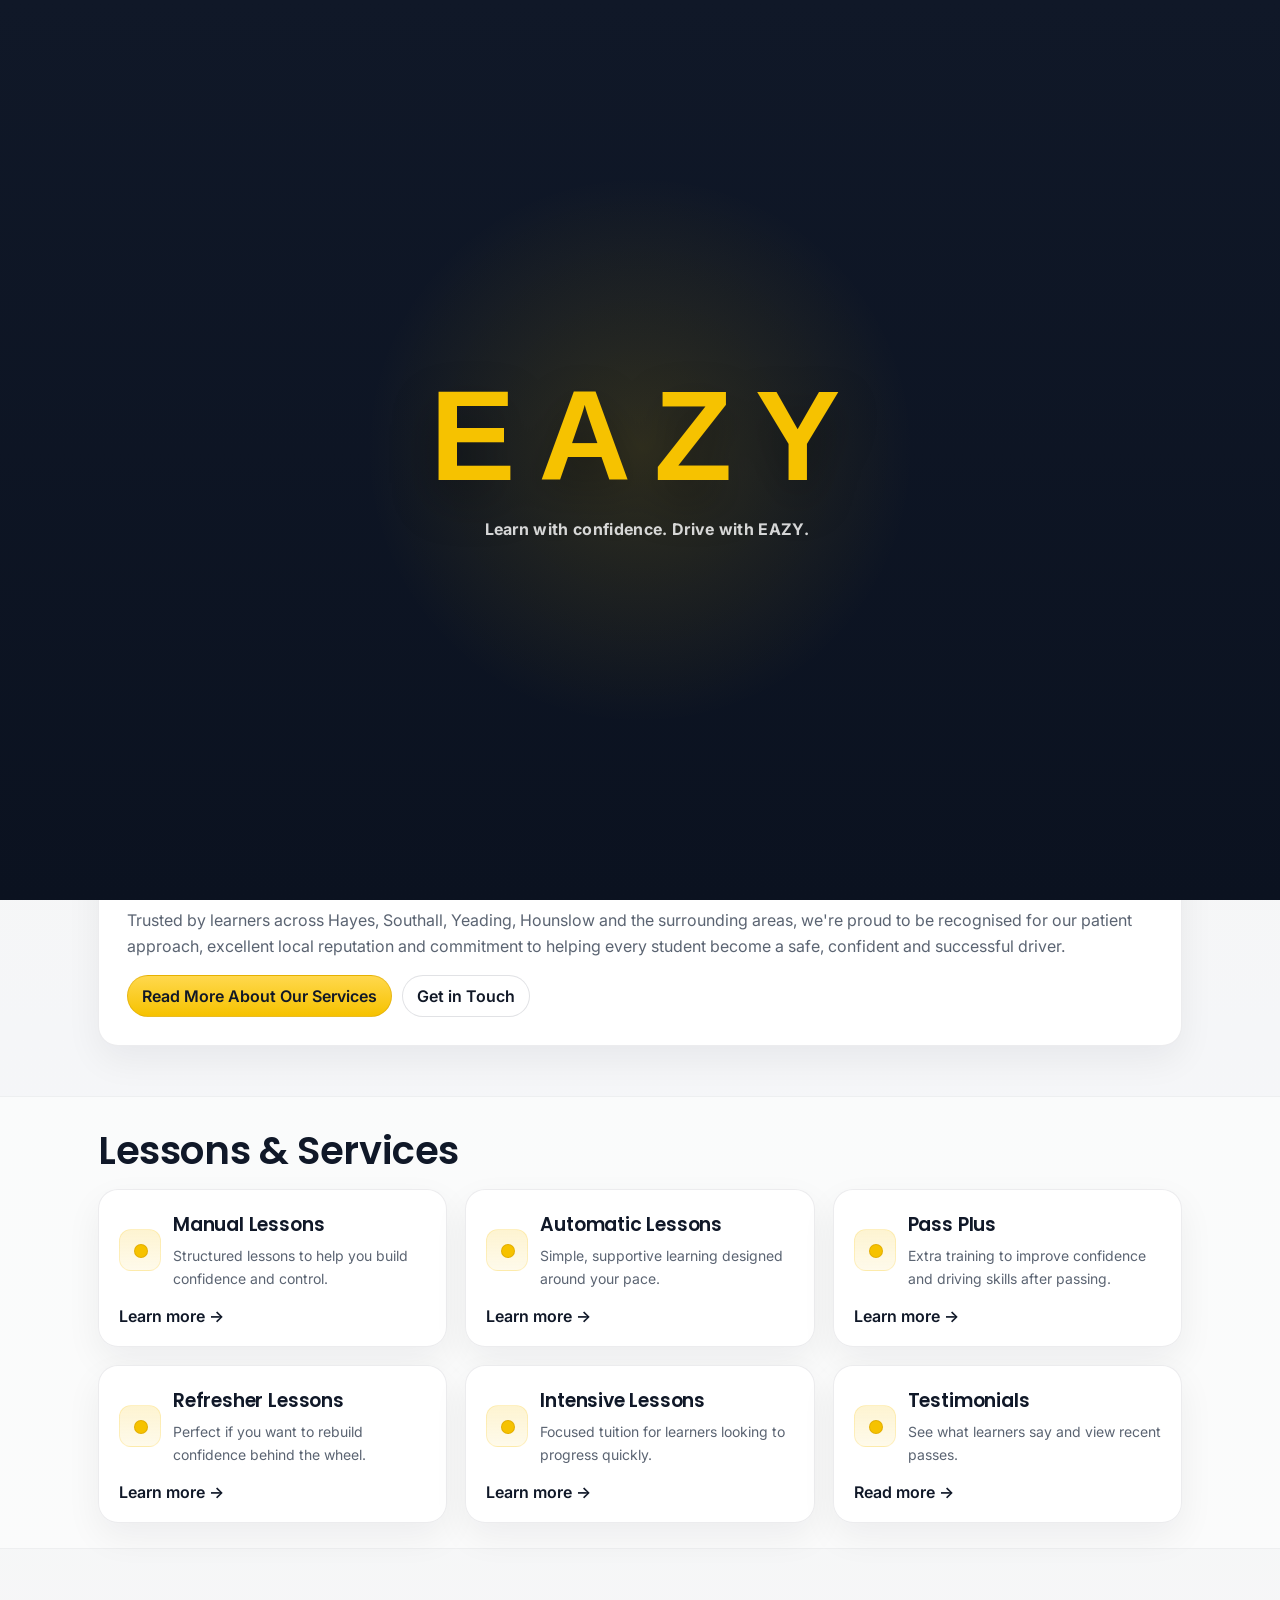
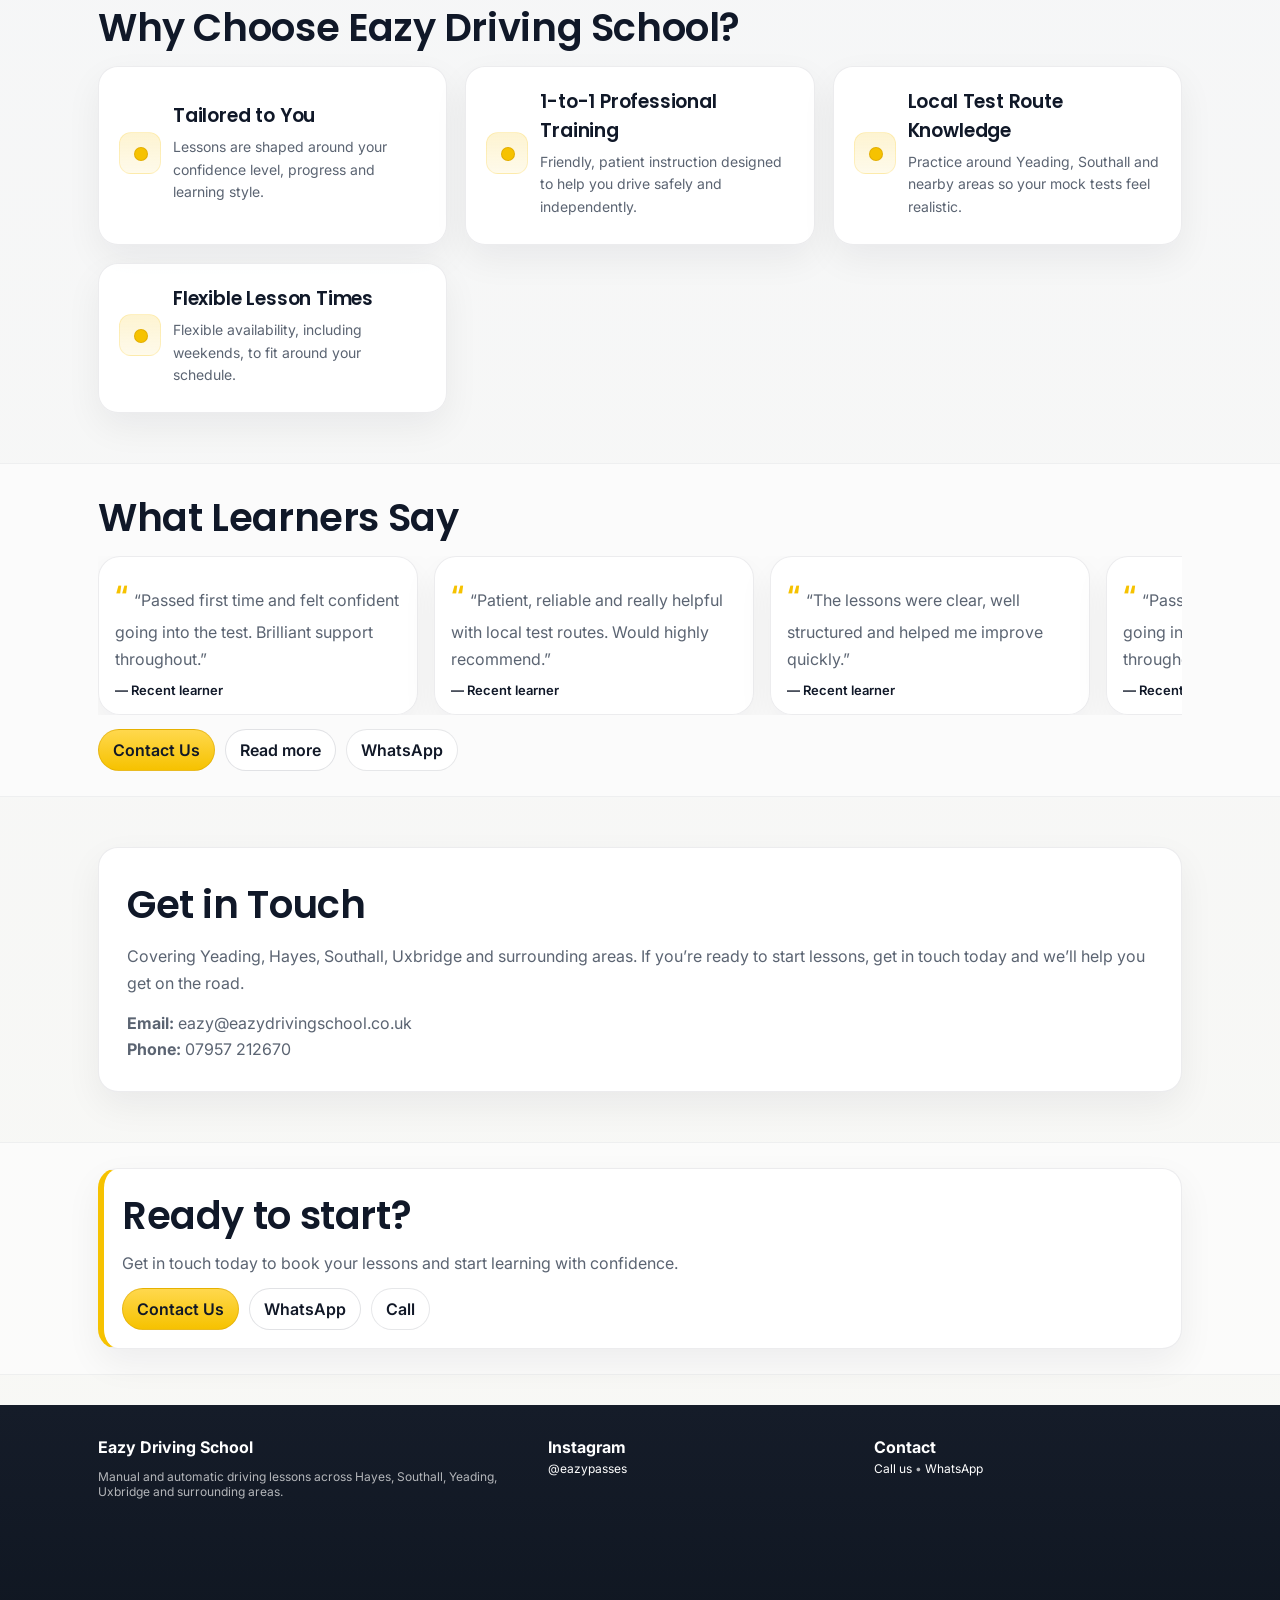
==== commit d51a396c: "Intro animation updated" ====
--- a/index.html
+++ b/index.html
@@ -9,6 +9,26 @@
 </head>
 <body>
 
+<div class="introLoader" id="introLoader">
+  <div class="introInner">
+
+    <div class="lPlateWrapper">
+      <div class="platePiece p1"></div>
+      <div class="platePiece p2"></div>
+      <div class="platePiece p3"></div>
+      <div class="platePiece p4"></div>
+
+      <div class="plateLetter">L</div>
+    </div>
+
+    <div class="introReveal">
+      <div class="introLogo">EAZY</div>
+      <div class="introTagline">Learn with confidence. Drive with EAZY.</div>
+    </div>
+
+  </div>
+</div>
+
 <!-- ================= NAVBAR ================= -->
 <div class="topbar">
   <div class="container nav">
@@ -23,7 +43,7 @@
     <!-- Desktop links -->
     <div class="links">
       <a href="index.html" style="color: var(--text)">Home</a>
-      <a href="lessons.html">About Us</a>
+      <a href="lessons.html">Lessons</a>
       <a href="testimonials.html">Testimonials</a>
       <a href="contact.html">Contact</a>
       <a class="btn" data-call>Call</a>
@@ -58,7 +78,7 @@
 
       <nav class="mobileMenuLinks" aria-label="Mobile navigation">
         <a href="index.html">Home</a>
-        <a href="lessons.html">About Us</a>
+        <a href="lessons.html">Lessons</a>
         <a href="testimonials.html">Testimonials</a>
         <a href="contact.html">Contact</a>
         <a href="areas.html">Areas</a>
--- a/assets/styles.css
+++ b/assets/styles.css
@@ -1756,4 +1756,191 @@
 .tile .btn {
   margin-top: auto !important;
   align-self: flex-start;
+}
+/* ===== EAZY Intro Animation ===== */
+
+.introLoader {
+  position: fixed;
+  inset: 0;
+  background:
+    radial-gradient(circle at center, rgba(246,194,0,.15), transparent 35%),
+    linear-gradient(180deg, #101828 0%, #0b1220 100%);
+  display: grid;
+  place-items: center;
+  z-index: 999999;
+  overflow: hidden;
+  transition: opacity .7s ease, visibility .7s ease;
+}
+
+.introLoader.hide {
+  opacity: 0;
+  visibility: hidden;
+}
+
+.introInner {
+  position: relative;
+  width: min(420px, 88vw);
+  height: 320px;
+  display: grid;
+  place-items: center;
+}
+
+.lPlateWrapper{
+  position:absolute;
+  width:180px;
+  height:180px;
+}
+
+.platePiece{
+  position:absolute;
+  background:#fff;
+  border:10px solid #ef233c;
+  box-shadow:0 28px 80px rgba(0,0,0,.35);
+}
+
+.p1{
+  top:0;
+  left:0;
+  width:90px;
+  height:90px;
+  border-right:none;
+  border-bottom:none;
+  border-radius:18px 0 0 0;
+  animation: shard1 .9s forwards 1.1s;
+}
+
+.p2{
+  top:0;
+  right:0;
+  width:90px;
+  height:90px;
+  border-left:none;
+  border-bottom:none;
+  border-radius:0 18px 0 0;
+  animation: shard2 .9s forwards 1.1s;
+}
+
+.p3{
+  bottom:0;
+  left:0;
+  width:90px;
+  height:90px;
+  border-right:none;
+  border-top:none;
+  border-radius:0 0 0 18px;
+  animation: shard3 .9s forwards 1.1s;
+}
+
+.p4{
+  bottom:0;
+  right:0;
+  width:90px;
+  height:90px;
+  border-left:none;
+  border-top:none;
+  border-radius:0 0 18px 0;
+  animation: shard4 .9s forwards 1.1s;
+}
+
+.plateLetter{
+  position:absolute;
+  inset:0;
+  display:grid;
+  place-items:center;
+  font-family:'Poppins',sans-serif;
+  font-size:112px;
+  font-weight:800;
+  color:#111827;
+  animation: letterBreak .8s forwards 1.05s;
+}
+
+.introReveal {
+  opacity: 0;
+  transform: scale(.92) translateY(16px);
+  text-align: center;
+  animation: revealEazy .7s ease forwards 1.65s;
+}
+
+.introLogo {
+  font-family: 'Poppins', sans-serif;
+  font-size: clamp(58px, 12vw, 128px);
+  font-weight: 800;
+  letter-spacing: .18em;
+  color: var(--yellow);
+  text-shadow: 0 18px 45px rgba(0,0,0,.35);
+}
+
+.introTagline {
+  margin-top: 10px;
+  color: rgba(255,255,255,.82);
+  font-weight: 700;
+  letter-spacing: .02em;
+}
+
+@keyframes shard1{
+  to{
+    transform:translate(-180px,-160px) rotate(-35deg);
+    opacity:0;
+  }
+}
+
+@keyframes shard2{
+  to{
+    transform:translate(180px,-150px) rotate(30deg);
+    opacity:0;
+  }
+}
+
+@keyframes shard3{
+  to{
+    transform:translate(-170px,170px) rotate(-25deg);
+    opacity:0;
+  }
+}
+
+@keyframes shard4{
+  to{
+    transform:translate(190px,180px) rotate(40deg);
+    opacity:0;
+  }
+}
+
+@keyframes letterBreak{
+  to{
+    opacity:0;
+    transform:scale(.4);
+  }
+}
+
+@keyframes revealEazy {
+  to {
+    opacity: 1;
+    transform: scale(1) translateY(0);
+  }
+}
+
+@media (max-width:520px){
+
+  .lPlateWrapper{
+    width:145px;
+    height:145px;
+  }
+
+  .p1,.p2,.p3,.p4{
+    width:72.5px;
+    height:72.5px;
+    border-width:8px;
+  }
+
+  .plateLetter{
+    font-size:92px;
+  }
+
+  .introLogo{
+    letter-spacing:.12em;
+  }
+
+  .introTagline{
+    font-size:14px;
+  }
 }
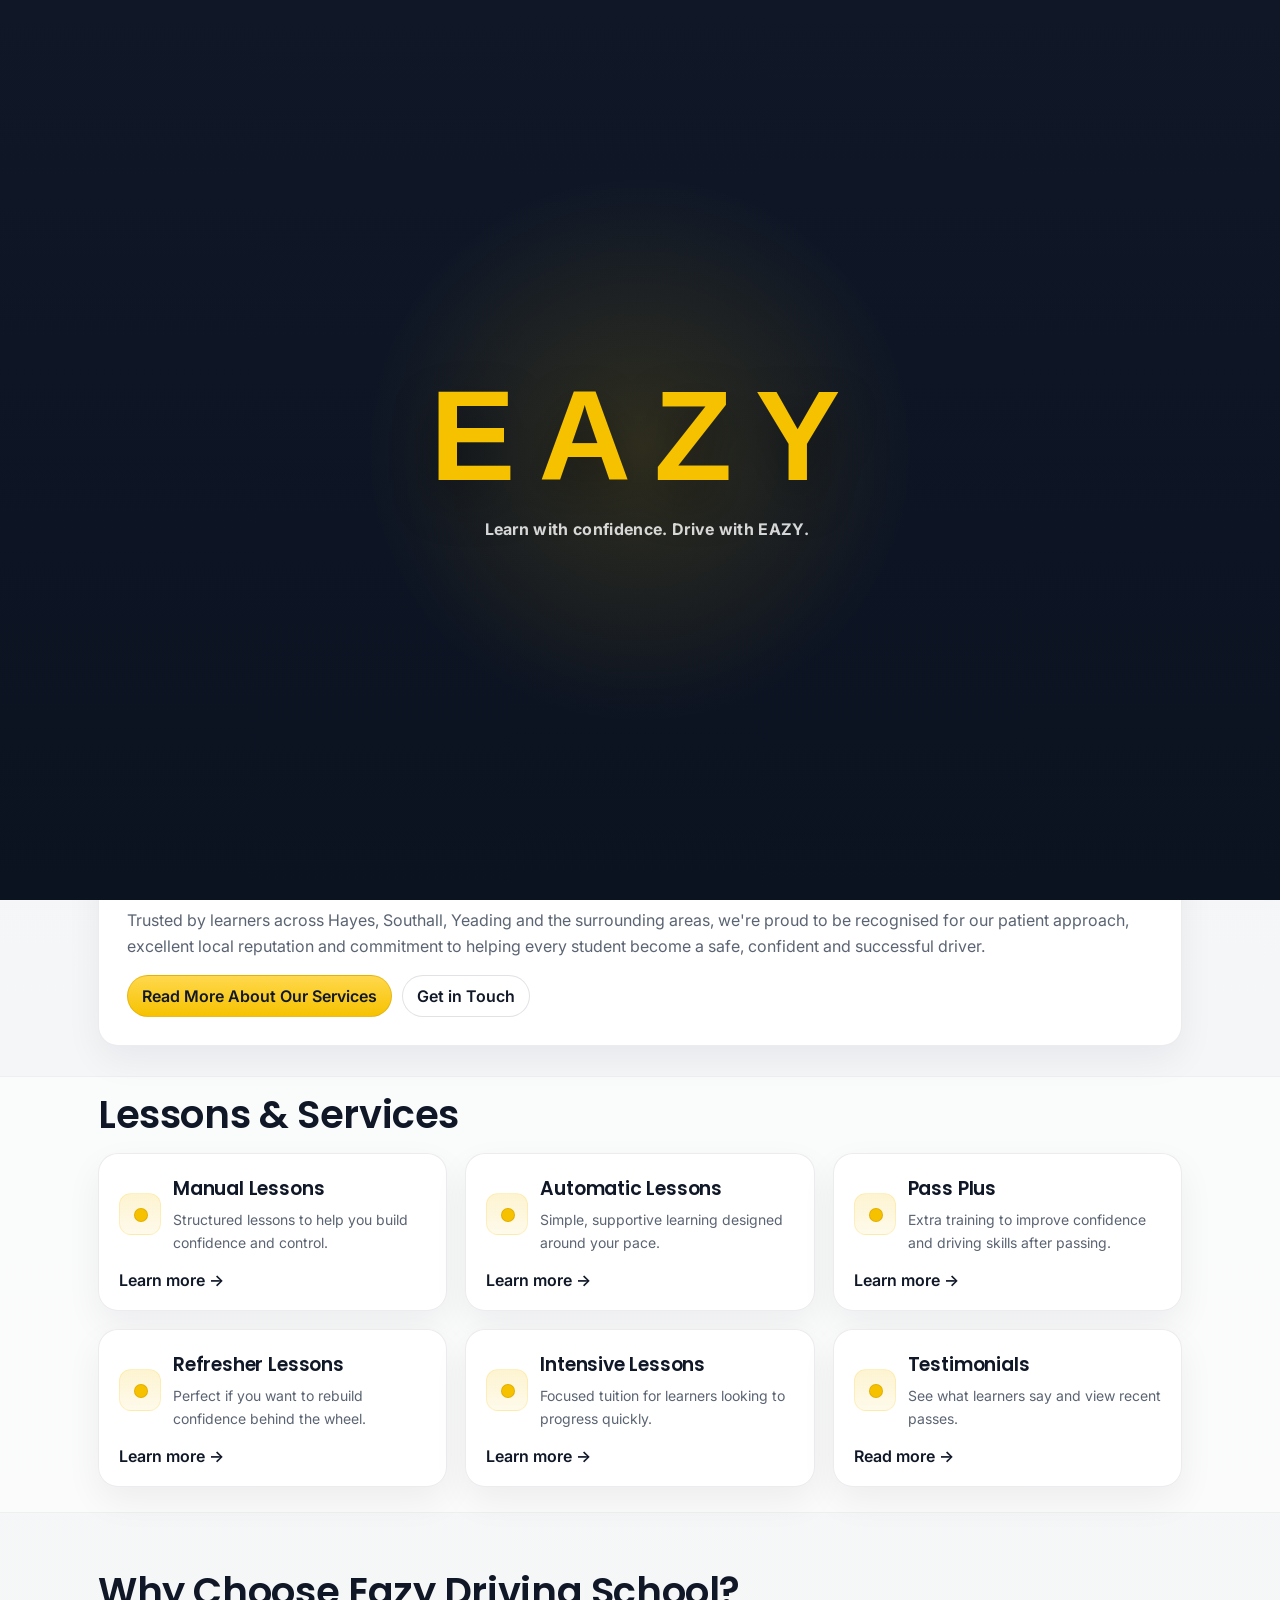
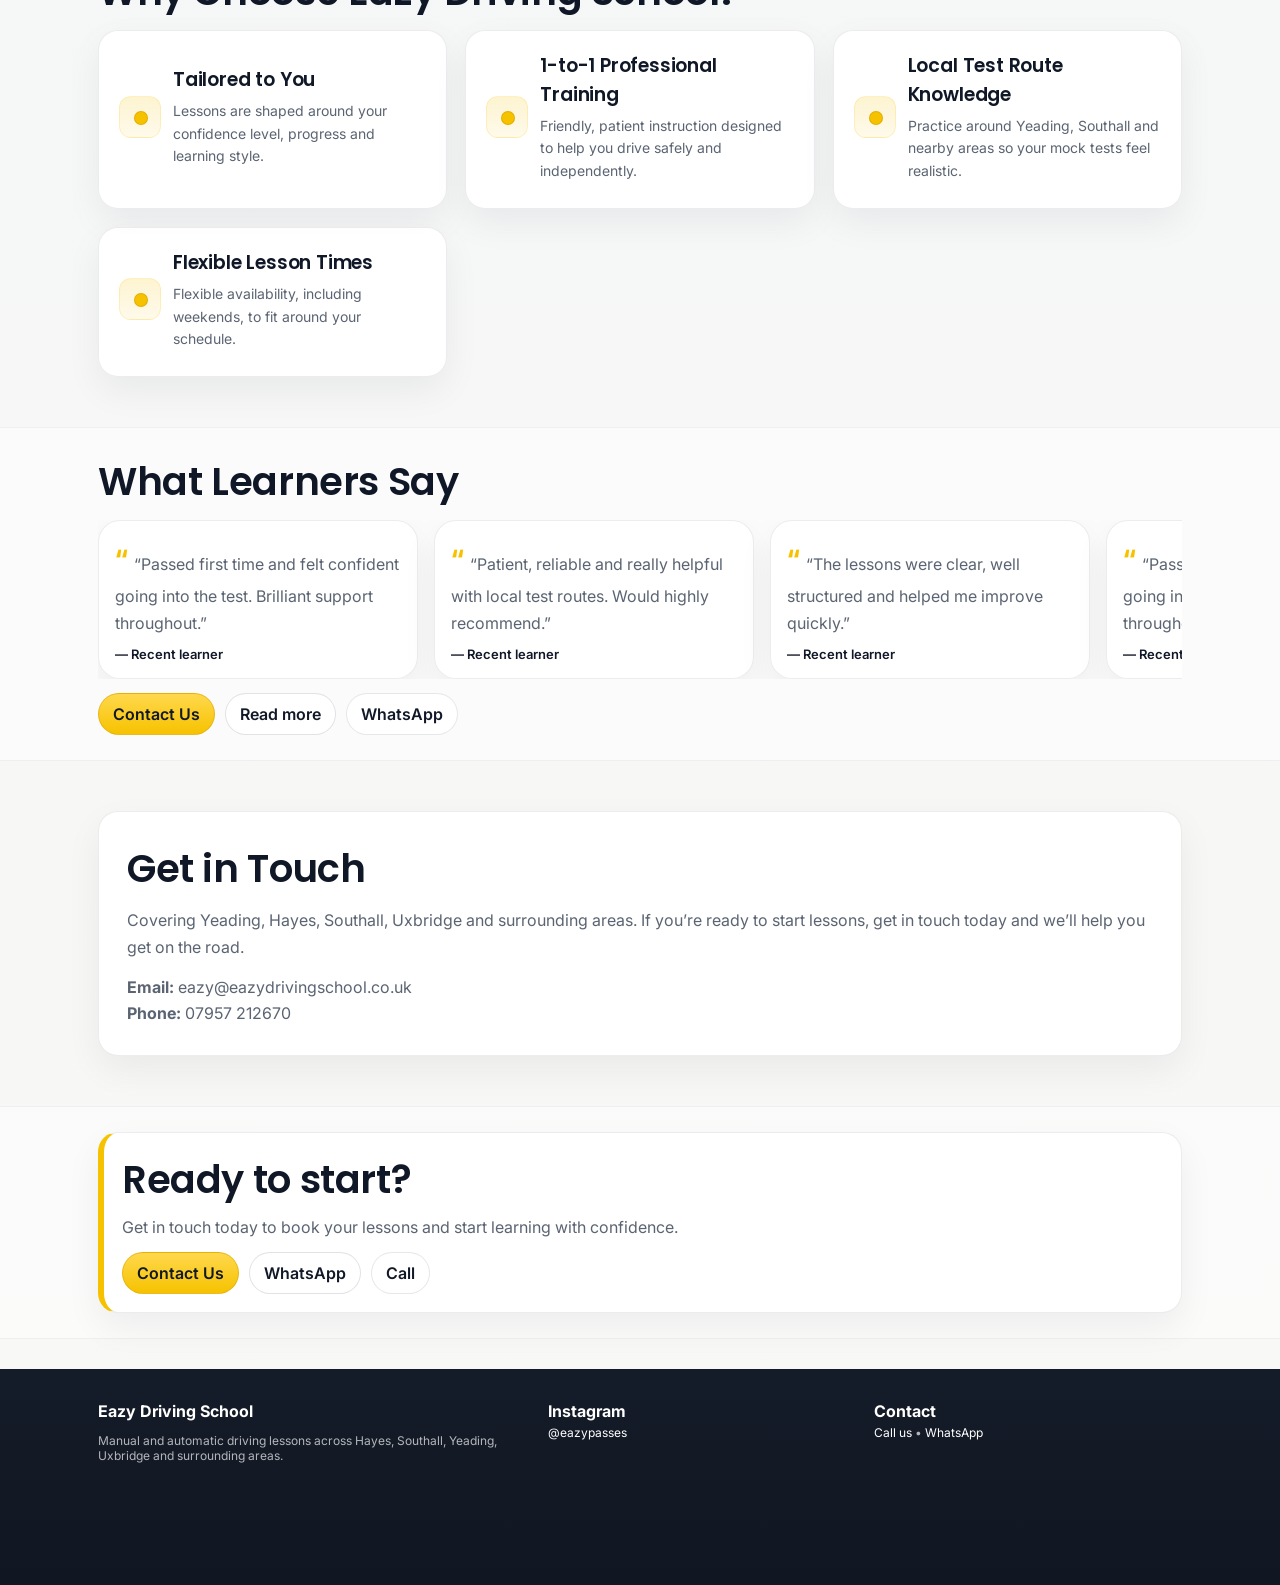
==== commit 57309278: "Update testimonial test centre references" ====
--- a/index.html
+++ b/index.html
@@ -42,9 +42,11 @@
 
     <!-- Desktop links -->
     <div class="links">
-      <a href="index.html" style="color: var(--text)">Home</a>
+      <a href="index.html?nav=true">Home</a>
       <a href="lessons.html">Lessons</a>
       <a href="testimonials.html">Testimonials</a>
+      <a href="gallery.html">Gallery</a>
+      <a href="pass-page.html">STAY FOCUSED</a>
       <a href="contact.html">Contact</a>
       <a class="btn" data-call>Call</a>
       <a class="btn primary" data-book>Booking Enquiry</a>
@@ -77,11 +79,12 @@
       </div>
 
       <nav class="mobileMenuLinks" aria-label="Mobile navigation">
-        <a href="index.html">Home</a>
+        <a href="index.html?nav=true">Home</a>
         <a href="lessons.html">Lessons</a>
         <a href="testimonials.html">Testimonials</a>
+        <a href="gallery.html">Gallery</a>
+        <a href="pass-page.html">STAY FOCUSED</a>
         <a href="contact.html">Contact</a>
-        <a href="areas.html">Areas</a>
       </nav>
     </div>
   </div>
@@ -147,7 +150,7 @@
       </p>
 
       <p>
-        Trusted by learners across Hayes, Southall, Yeading, Hounslow and the surrounding areas, we're proud to
+        Trusted by learners across Hayes, Southall, Yeading and the surrounding areas, we're proud to
         be recognised for our patient approach, excellent local reputation and commitment to helping every student
         become a safe, confident and successful driver.
       </p>
--- a/assets/styles.css
+++ b/assets/styles.css
@@ -915,9 +915,6 @@
   align-items: stretch;
 }
 
-.section .card{
-  height: 100%;
-}
 
 .tileButtons{
   display:flex;
@@ -1757,6 +1754,7 @@
   margin-top: auto !important;
   align-self: flex-start;
 }
+
 /* ===== EAZY Intro Animation ===== */
 
 .introLoader {
@@ -1791,11 +1789,13 @@
   height:180px;
 }
 
+/* plate pieces create the white square */
 .platePiece{
   position:absolute;
-  background:#fff;
-  border:10px solid #ef233c;
-  box-shadow:0 28px 80px rgba(0,0,0,.35);
+  background:linear-gradient(145deg, #ffffff 0%, #f3f4f6 100%);
+  box-shadow:
+    inset 0 0 0 2px rgba(15,23,42,.08),
+    0 16px 35px rgba(0,0,0,.32);
 }
 
 .p1{
@@ -1803,9 +1803,6 @@
   left:0;
   width:90px;
   height:90px;
-  border-right:none;
-  border-bottom:none;
-  border-radius:18px 0 0 0;
   animation: shard1 .9s forwards 1.1s;
 }
 
@@ -1814,9 +1811,6 @@
   right:0;
   width:90px;
   height:90px;
-  border-left:none;
-  border-bottom:none;
-  border-radius:0 18px 0 0;
   animation: shard2 .9s forwards 1.1s;
 }
 
@@ -1825,9 +1819,6 @@
   left:0;
   width:90px;
   height:90px;
-  border-right:none;
-  border-top:none;
-  border-radius:0 0 0 18px;
   animation: shard3 .9s forwards 1.1s;
 }
 
@@ -1836,9 +1827,6 @@
   right:0;
   width:90px;
   height:90px;
-  border-left:none;
-  border-top:none;
-  border-radius:0 0 18px 0;
   animation: shard4 .9s forwards 1.1s;
 }
 
@@ -1848,10 +1836,15 @@
   display:grid;
   place-items:center;
   font-family:'Poppins',sans-serif;
-  font-size:112px;
-  font-weight:800;
-  color:#111827;
+  font-size:145px;
+  font-weight:900;
+  line-height:1;
+  color:#dc2626;
+  text-shadow:
+    0 3px 0 rgba(120,0,0,.18),
+    0 8px 18px rgba(220,38,38,.28);
   animation: letterBreak .8s forwards 1.05s;
+  z-index:5;
 }
 
 .introReveal {
@@ -1879,28 +1872,28 @@
 
 @keyframes shard1{
   to{
-    transform:translate(-180px,-160px) rotate(-35deg);
+    transform:translate(-220px,-190px) rotate(-35deg);
     opacity:0;
   }
 }
 
 @keyframes shard2{
   to{
-    transform:translate(180px,-150px) rotate(30deg);
+    transform:translate(220px,-180px) rotate(30deg);
     opacity:0;
   }
 }
 
 @keyframes shard3{
   to{
-    transform:translate(-170px,170px) rotate(-25deg);
+    transform:translate(-210px,210px) rotate(-25deg);
     opacity:0;
   }
 }
 
 @keyframes shard4{
   to{
-    transform:translate(190px,180px) rotate(40deg);
+    transform:translate(230px,220px) rotate(40deg);
     opacity:0;
   }
 }
@@ -1929,11 +1922,10 @@
   .p1,.p2,.p3,.p4{
     width:72.5px;
     height:72.5px;
-    border-width:8px;
   }
 
   .plateLetter{
-    font-size:92px;
+    font-size:116px;
   }
 
   .introLogo{
@@ -1943,4 +1935,226 @@
   .introTagline{
     font-size:14px;
   }
+}
+
+/* ===== Gallery Page ===== */
+
+.galleryGrid{
+  display:grid;
+  grid-template-columns:repeat(3, 1fr);
+  gap:18px;
+  margin-top:18px;
+}
+
+.galleryGrid a{
+  display:block;
+  border-radius:20px;
+  overflow:hidden;
+  background:#fff;
+  border:1px solid rgba(15,23,42,.08);
+  box-shadow:0 14px 36px rgba(15,23,42,.06);
+  transition:transform .18s ease, box-shadow .18s ease;
+}
+
+.galleryGrid a:hover{
+  transform:translateY(-4px);
+  box-shadow:0 22px 48px rgba(15,23,42,.12);
+}
+
+.galleryGrid img{
+  width:100%;
+  height:280px;
+  object-fit:contain;
+  object-position:center;
+  display:block;
+  background:#f1f5f9;
+  padding:6px;
+}
+
+@media (max-width:980px){
+  .galleryGrid{
+    grid-template-columns:repeat(2,1fr);
+  }
+
+  .galleryGrid img{
+    height:240px;
+  }
+}
+
+@media (max-width:560px){
+  .galleryGrid{
+    grid-template-columns:1fr;
+  }
+
+  .galleryGrid img{
+    height:260px;
+    object-fit:contain;
+  }
+}
+
+/* Gallery Lightbox */
+
+.galleryLightbox{
+  position:fixed;
+  inset:0;
+  background:rgba(0,0,0,.92);
+  display:flex;
+  justify-content:center;
+  align-items:center;
+  opacity:0;
+  visibility:hidden;
+  transition:.25s ease;
+  z-index:99999;
+  padding:30px;
+}
+
+.galleryLightbox.active{
+  opacity:1;
+  visibility:visible;
+}
+
+.galleryLightbox img{
+  max-width:90vw;
+  max-height:90vh;
+  border-radius:16px;
+  box-shadow:0 30px 80px rgba(0,0,0,.5);
+}
+
+/* ===== Mobile menu compatibility fix ===== */
+
+@media (max-width: 900px){
+  .topbar{
+    z-index: 99999 !important;
+    overflow: visible !important;
+  }
+
+  .mobileMenu{
+    position: fixed !important;
+    top: 0 !important;
+    left: 0 !important;
+    right: 0 !important;
+    bottom: 0 !important;
+    width: 100vw !important;
+    height: 100vh !important;
+    height: 100dvh !important;
+    z-index: 99998 !important;
+    background: rgba(244,246,251,.96) !important;
+    backdrop-filter: none !important;
+    -webkit-backdrop-filter: none !important;
+    overflow-y: auto !important;
+  }
+
+  .mobileMenu.open{
+    opacity: 1 !important;
+    visibility: visible !important;
+    pointer-events: auto !important;
+  }
+
+  .mobileMenuInner{
+    padding-top: 96px !important;
+  }
+
+  .mobileMenuLinks{
+    display: block !important;
+    opacity: 1 !important;
+    visibility: visible !important;
+    background: #fff !important;
+    position: relative !important;
+    z-index: 99999 !important;
+  }
+
+  .menuBtn{
+    position: relative !important;
+    z-index: 100000 !important;
+    touch-action: manipulation;
+  }
+}
+
+/* ===== Pass Plus Video Page ===== */
+
+.videoGrid{
+  display:grid;
+  grid-template-columns:repeat(2, 1fr);
+  gap:18px;
+  margin-top:18px;
+}
+
+.videoCard{
+  padding:14px;
+}
+
+.videoCard video{
+  width:100%;
+  border-radius:16px;
+  background:#000;
+  display:block;
+}
+
+.videoCard h3{
+  margin:12px 0 0;
+  font-size:18px;
+}
+
+@media (max-width:760px){
+  .videoGrid{
+    grid-template-columns:1fr;
+  }
+}
+
+/* ===== Stay Focused / Pass Plus layout fix ===== */
+
+.passComingCard{
+  height:auto !important;
+  min-height:0 !important;
+  padding:40px 32px !important;
+}
+
+body > .section:first-of-type{
+  min-height:0 !important;
+  display:block !important;
+  padding-bottom:18px !important;
+}
+
+.passComingCard .passComingActions{
+  margin-top:22px;
+}
+
+body > .section:nth-of-type(2){
+  padding-top:22px !important;
+}
+
+.videoCard{
+  height:auto !important;
+}
+
+@media (max-width:760px){
+  .passComingCard{
+    padding:28px 20px !important;
+  }
+
+  body > .section:first-of-type{
+    padding-top:22px !important;
+    padding-bottom:12px !important;
+  }
+
+  body > .section:nth-of-type(2){
+    padding-top:16px !important;
+  }
+
+  .passComingText{
+    margin-bottom:18px;
+  }
+
+  .passComingActions{
+    margin-top:18px;
+  }
+}
+
+.videoCard{
+  height:auto !important;
+}
+
+.passComingCard{
+  min-height:0 !important;
+  padding:40px 32px !important;
 }
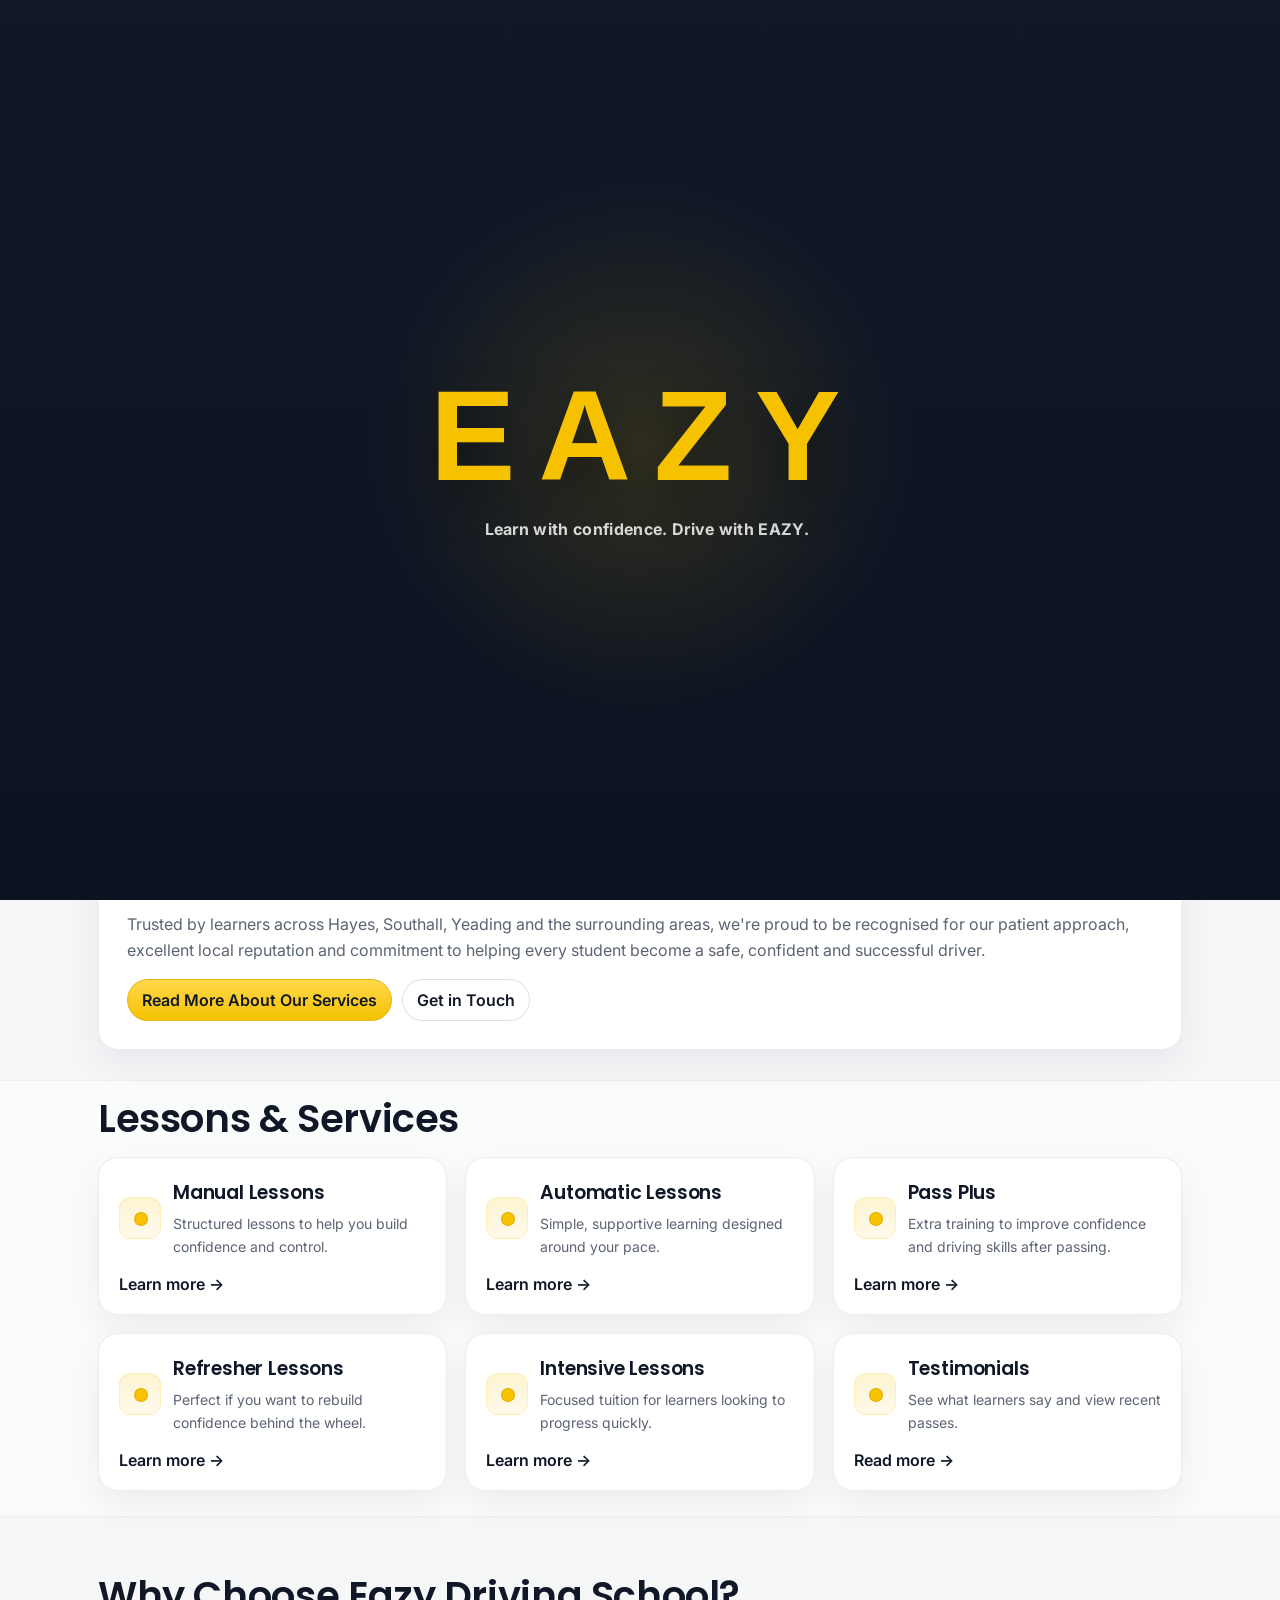
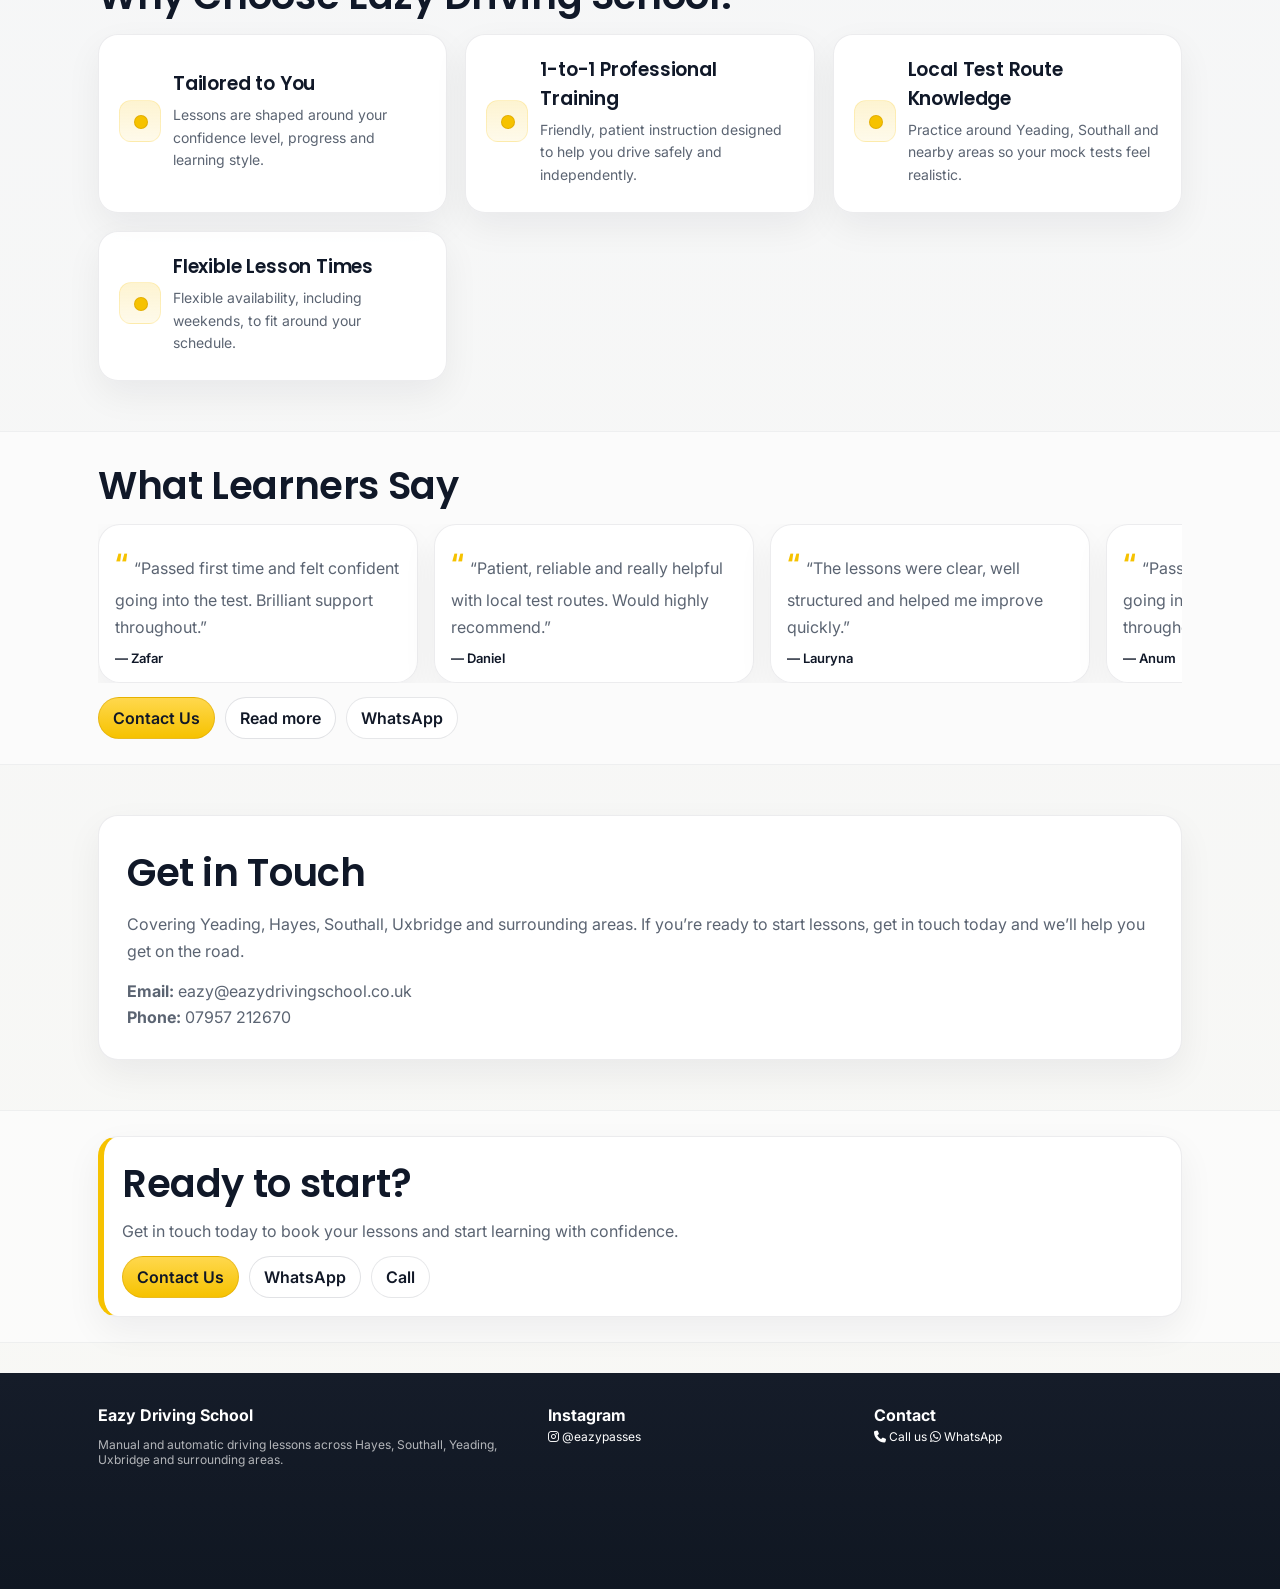
==== commit 1e7257dd: "Update navbar, footer and active navigation" ====
--- a/index.html
+++ b/index.html
@@ -6,6 +6,7 @@
   <title>Eazy Driving School | Driving Lessons in Hayes, Southall & Yeading</title>
   <meta name="description" content="Manual and automatic driving lessons in Hayes, Southall, Yeading, Uxbridge and surrounding areas. DVSA approved instructors, high pass rates, personalised lessons and excellent local test route knowledge." />
   <link rel="stylesheet" href="assets/styles.css" />
+  <link rel="stylesheet" href="https://cdnjs.cloudflare.com/ajax/libs/font-awesome/6.7.2/css/all.min.css">
 </head>
 <body>
 
@@ -48,7 +49,7 @@
       <a href="gallery.html">Gallery</a>
       <a href="pass-page.html">STAY FOCUSED</a>
       <a href="contact.html">Contact</a>
-      <a class="btn" data-call>Call</a>
+      <a class="iconBtn" data-call aria-label="Call"><i class="fa-solid fa-phone"></i></a>
       <a class="btn primary" data-book>Booking Enquiry</a>
     </div>
 
@@ -299,28 +300,28 @@
 
         <div class="card quote">
           <p>“Passed first time and felt confident going into the test. Brilliant support throughout.”</p>
-          <div class="who">— Recent learner</div>
+          <div class="who">— Zafar</div>
         </div>
         <div class="card quote">
           <p>“Patient, reliable and really helpful with local test routes. Would highly recommend.”</p>
-          <div class="who">— Recent learner</div>
+          <div class="who">— Daniel</div>
         </div>
         <div class="card quote">
           <p>“The lessons were clear, well structured and helped me improve quickly.”</p>
-          <div class="who">— Recent learner</div>
+          <div class="who">— Lauryna</div>
         </div>
 
         <div class="card quote">
           <p>“Passed first time and felt confident going into the test. Brilliant support throughout.”</p>
-          <div class="who">— Recent learner</div>
+          <div class="who">— Anum</div>
         </div>
         <div class="card quote">
           <p>“Patient, reliable and really helpful with local test routes. Would highly recommend.”</p>
-          <div class="who">— Recent learner</div>
+          <div class="who">— Artur</div>
         </div>
         <div class="card quote">
           <p>“The lessons were clear, well structured and helped me improve quickly.”</p>
-          <div class="who">— Recent learner</div>
+          <div class="who">— Hamza</div>
         </div>
 
       </div>
@@ -381,7 +382,7 @@
       <strong>Instagram</strong><br />
       <span class="note">
         <a href="https://www.instagram.com/eazypasses/" target="_blank" rel="noopener">
-          @eazypasses
+            <i class="fa-brands fa-instagram"></i> @eazypasses
         </a>
       </span>
     </div>
@@ -389,8 +390,12 @@
     <div>
       <strong>Contact</strong><br />
       <span class="note">
-        <a data-call>Call us</a> •
-        <a data-wa>WhatsApp</a>
+        <a data-call>
+            <i class="fa-solid fa-phone"></i> Call us
+        </a>
+        <a data-wa>
+            <i class="fa-brands fa-whatsapp"></i> WhatsApp
+        </a>
       </span>
     </div>
   </div>
--- a/assets/styles.css
+++ b/assets/styles.css
@@ -2157,4 +2157,85 @@
 .passComingCard{
   min-height:0 !important;
   padding:40px 32px !important;
+}
+
+/* Google Reviews CTA */
+
+.googleReviewsRow{
+    margin:20px 0 32px;
+}
+
+.googleReviewsRow .googleReviewBtn{
+    width:100%;
+    justify-content:center;
+    font-size:18px;
+    font-weight:700;
+    padding:16px 24px;
+    gap:12px;
+}
+
+.googleReviewsRow .googleLogo{
+    width:24px;
+    height:24px;
+}
+
+@media (max-width:768px){
+
+    .googleReviewsRow .googleReviewBtn{
+        font-size:16px;
+        padding:15px 18px;
+    }
+
+}
+
+/* ===== Active navigation link ===== */
+
+.links a.active{
+  color:var(--navy) !important;
+  font-weight:700;
+  position:relative;
+}
+
+.links a.active::after{
+  content:"";
+  position:absolute;
+  left:0;
+  right:0;
+  bottom:-10px;
+  height:3px;
+  border-radius:999px;
+  background:var(--yellow);
+}
+
+.mobileMenuLinks a.active{
+  background:rgba(246,194,0,.16);
+  color:var(--navy) !important;
+  font-weight:800;
+  border-left:5px solid var(--yellow);
+  padding-left:18px;
+}
+
+.mobileMenuLinks a.active::after{
+  color:var(--navy);
+}
+
+.iconBtn{
+    width:48px;
+    height:48px;
+    border:1px solid var(--line);
+    border-radius:999px;
+    display:flex;
+    align-items:center;
+    justify-content:center;
+    background:#fff;
+    font-size:22px;
+    text-decoration:none;
+    transition:.2s;
+    cursor:pointer;
+}
+
+.iconBtn:hover{
+    background:var(--yellow);
+    border-color:var(--yellow);
+    transform:translateY(-2px);
 }
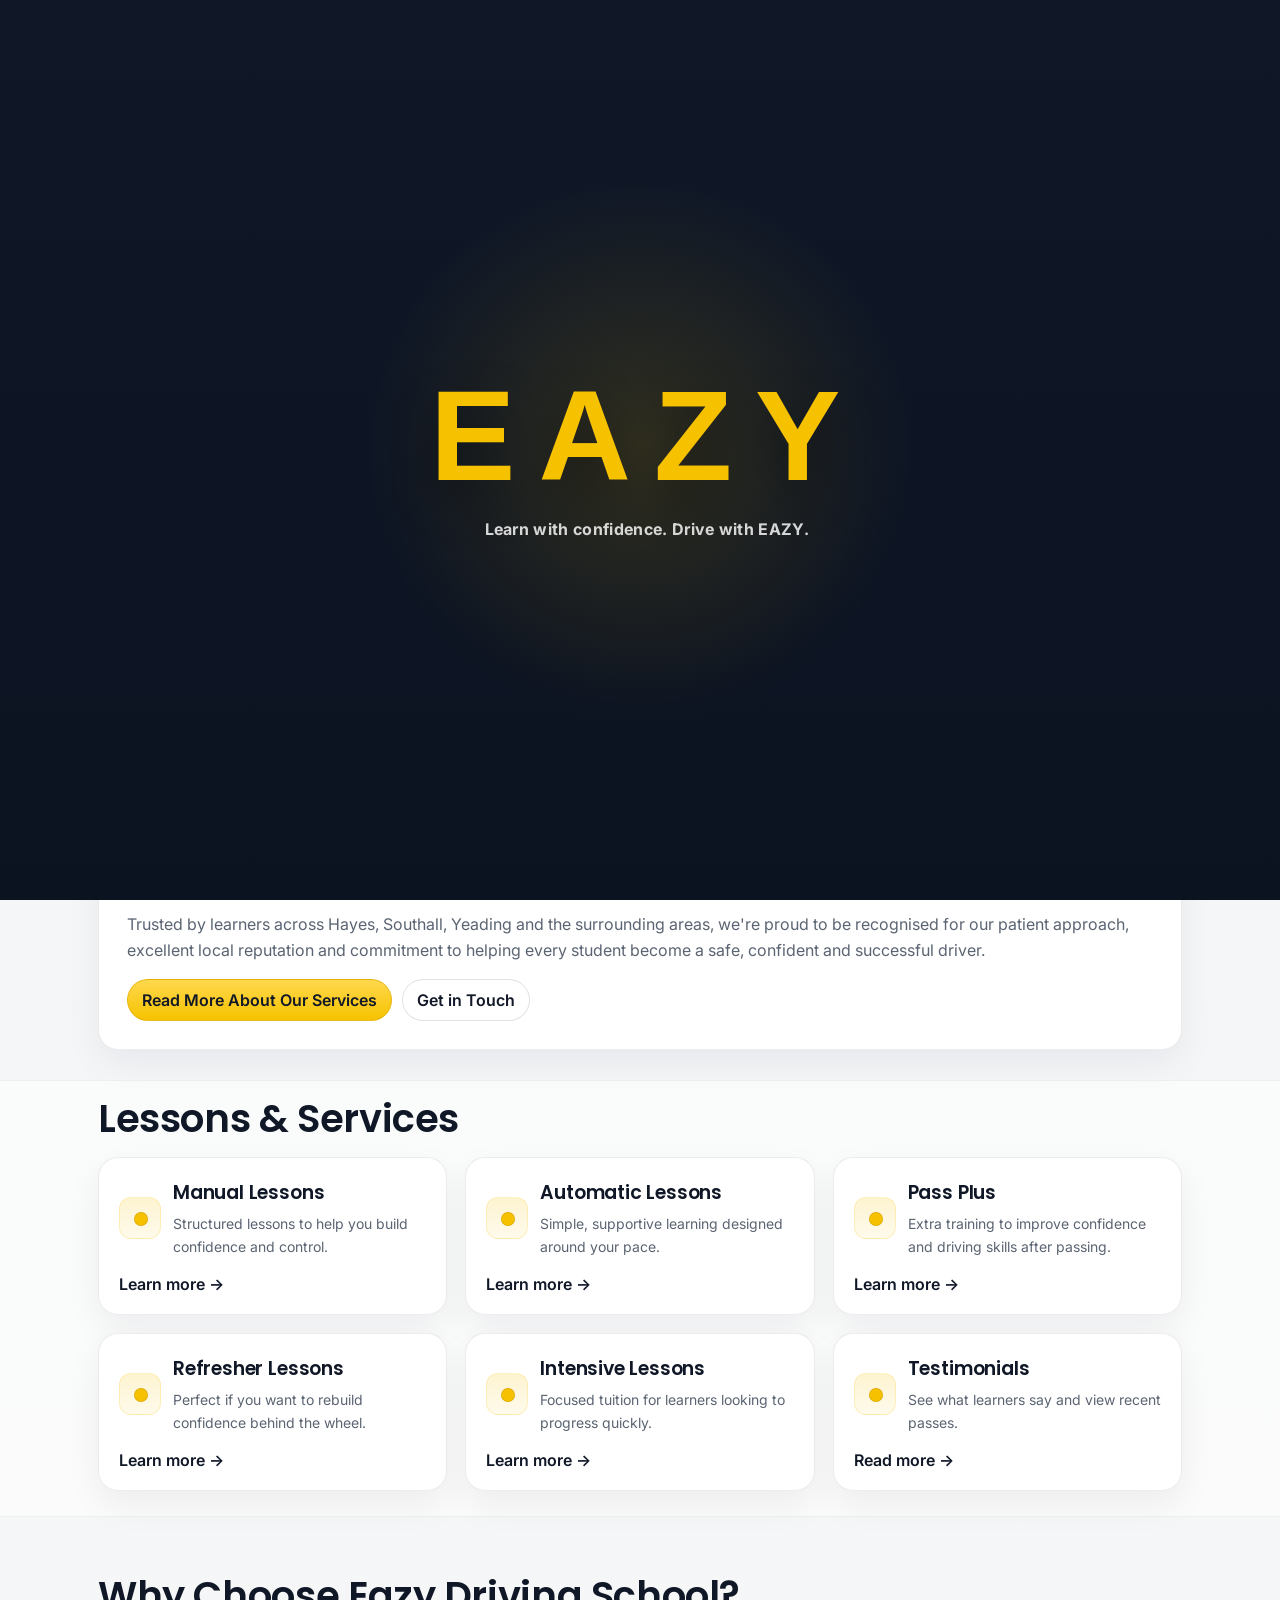
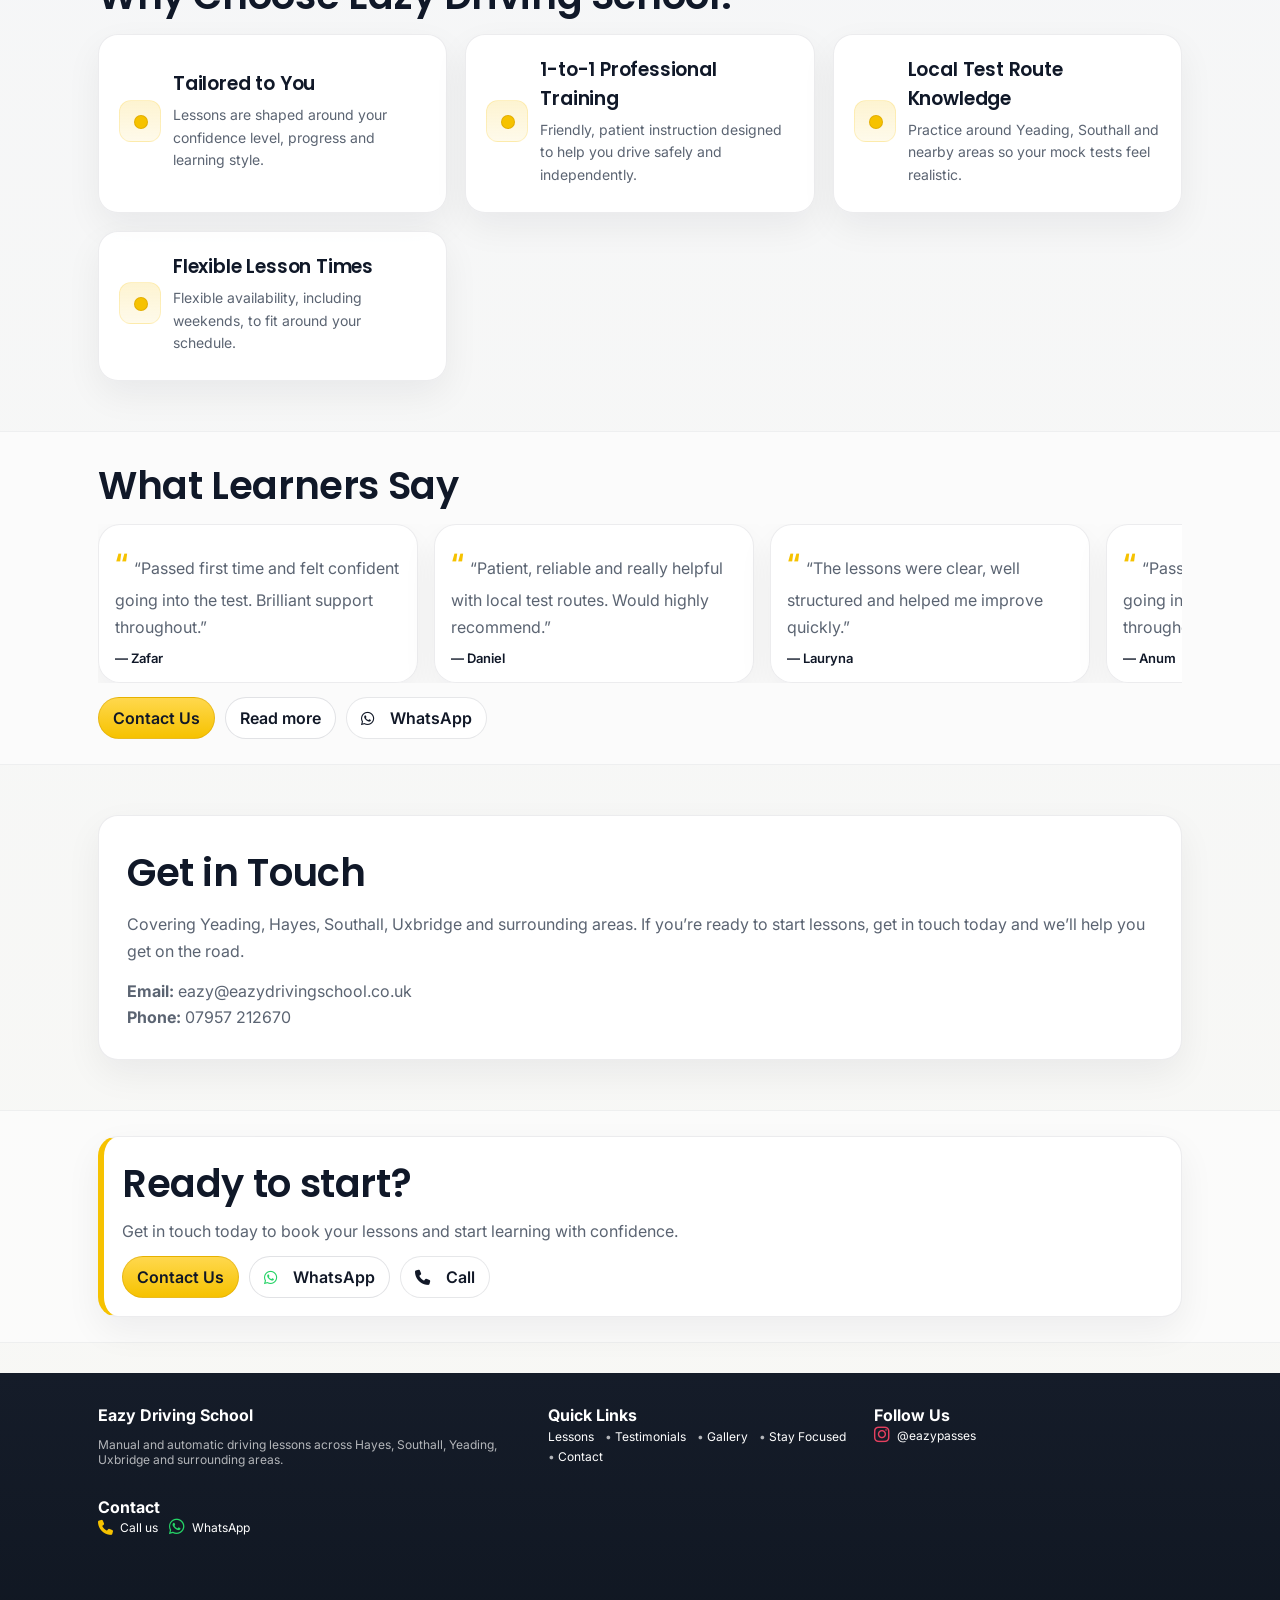
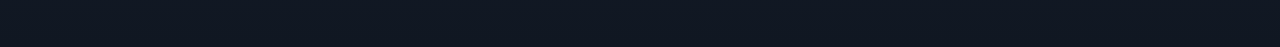
==== commit b9cb7830: "Complete website redesign and final UI polish" ====
--- a/index.html
+++ b/index.html
@@ -43,7 +43,7 @@
 
     <!-- Desktop links -->
     <div class="links">
-      <a href="index.html?nav=true">Home</a>
+      <a href="index.html?nav=true" class="active">Home</a>
       <a href="lessons.html">Lessons</a>
       <a href="testimonials.html">Testimonials</a>
       <a href="gallery.html">Gallery</a>
@@ -55,7 +55,7 @@
 
     <!-- Mobile actions -->
     <div class="mobileNavActions">
-      <a class="btn" data-call>Call</a>
+      <a class="btn" data-call><i class="fa-solid fa-phone"></i> Call</a>
       <a class="btn primary" data-book>Book</a>
 
       <button
@@ -80,7 +80,7 @@
       </div>
 
       <nav class="mobileMenuLinks" aria-label="Mobile navigation">
-        <a href="index.html?nav=true">Home</a>
+        <a href="index.html?nav=true" class="active">Home</a>
         <a href="lessons.html">Lessons</a>
         <a href="testimonials.html">Testimonials</a>
         <a href="gallery.html">Gallery</a>
@@ -330,7 +330,7 @@
     <div style="margin-top:14px; display:flex; gap:10px; flex-wrap:wrap">
       <a class="btn primary" data-book>Contact Us</a>
       <a class="btn secondary" href="testimonials.html">Read more</a>
-      <a class="btn" data-wa>WhatsApp</a>
+      <a class="btn" data-wa><i class="fa-brands fa-whatsapp"></i> WhatsApp</a>
     </div>
   </div>
 </section>
@@ -364,8 +364,8 @@
 
       <div style="display:flex; gap:10px; flex-wrap:wrap">
         <a class="btn primary" data-book>Contact Us</a>
-        <a class="btn secondary" data-wa>WhatsApp</a>
-        <a class="btn" data-call>Call</a>
+        <a class="btn secondary" data-wa><i class="fa-brands fa-whatsapp"></i> WhatsApp</a>
+        <a class="btn" data-call><i class="fa-solid fa-phone"></i> Call</a>
       </div>
     </div>
   </div>
@@ -374,38 +374,67 @@
 <!-- ================= FOOTER ================= -->
 <footer class="footer">
   <div class="container footerGrid">
+
     <div>
       <strong>Eazy Driving School</strong>
-      <p class="note">Manual and automatic driving lessons across Hayes, Southall, Yeading, Uxbridge and surrounding areas.</p>
-    </div>
+
+      <p class="note">
+        Manual and automatic driving lessons across Hayes, Southall, Yeading,
+        Uxbridge and surrounding areas.
+      </p>
+    </div>
+
     <div>
-      <strong>Instagram</strong><br />
+      <strong>Quick Links</strong><br />
+
       <span class="note">
-        <a href="https://www.instagram.com/eazypasses/" target="_blank" rel="noopener">
-            <i class="fa-brands fa-instagram"></i> @eazypasses
+        <a href="lessons.html">Lessons</a> •
+        <a href="testimonials.html">Testimonials</a> •
+        <a href="gallery.html">Gallery</a> •
+        <a href="pass-page.html">Stay Focused</a> •
+        <a href="contact.html">Contact</a>
+      </span>
+    </div>
+
+    <div>
+      <strong>Follow Us</strong><br />
+
+      <span class="note">
+        <a
+          href="https://www.instagram.com/eazypasses/"
+          target="_blank"
+          rel="noopener"
+        >
+          <i class="fa-brands fa-instagram"></i>
+          @eazypasses
         </a>
       </span>
     </div>
 
     <div>
       <strong>Contact</strong><br />
+
       <span class="note">
         <a data-call>
-            <i class="fa-solid fa-phone"></i> Call us
+          <i class="fa-solid fa-phone"></i>
+          Call us
         </a>
+
         <a data-wa>
-            <i class="fa-brands fa-whatsapp"></i> WhatsApp
+          <i class="fa-brands fa-whatsapp"></i>
+          WhatsApp
         </a>
       </span>
     </div>
+
   </div>
 </footer>
 
 <!-- ================= MOBILE BOTTOM BAR ================= -->
 <div class="mobileBar">
   <div class="mobileBarInner">
-    <a class="btn dark" data-call>Call</a>
-    <a class="btn secondary" data-wa>WhatsApp</a>
+    <a class="btn dark" data-call><i class="fa-solid fa-phone"></i> Call</a>
+    <a class="btn secondary" data-wa><i class="fa-brands fa-whatsapp"></i> WhatsApp</a>
     <a class="btn primary" data-book>Book</a>
   </div>
 </div>
--- a/assets/styles.css
+++ b/assets/styles.css
@@ -2222,7 +2222,7 @@
 .iconBtn{
     width:48px;
     height:48px;
-    border:1px solid var(--line);
+    border:1px solid rgba(15,23,42,.10);
     border-radius:999px;
     display:flex;
     align-items:center;
@@ -2230,12 +2230,113 @@
     background:#fff;
     font-size:22px;
     text-decoration:none;
-    transition:.2s;
+    transition:.25s ease;
     cursor:pointer;
+    box-shadow:0 10px 24px rgba(15,23,42,.06);
 }
 
 .iconBtn:hover{
-    background:var(--yellow);
-    border-color:var(--yellow);
     transform:translateY(-2px);
+    box-shadow:0 14px 30px rgba(15,23,42,.12);
+}
+
+/* Brand colours */
+
+.iconBtn .fa-whatsapp{
+    color:#25D366;
+}
+
+.iconBtn .fa-instagram{
+    color:#E4405F;
+}
+
+.iconBtn:hover .fa-whatsapp{
+    color:#1DA851;
+}
+
+.iconBtn:hover .fa-instagram{
+    color:#C13584;
+}
+
+.iconBtn.whatsapp:hover{
+    background:#25D366;
+    border-color:#25D366;
+}
+
+.iconBtn.whatsapp:hover i{
+    color:#fff;
+}
+
+.iconBtn.instagram:hover{
+    background:linear-gradient(45deg,#f58529,#dd2a7b,#8134af,#515bd4);
+    border:none;
+}
+
+.iconBtn.instagram:hover i{
+    color:#fff;
+}
+
+/* ===== Official social icon colours ===== */
+
+.footer .fa-instagram{
+  color:#E4405F !important;
+  font-size:18px;
+}
+
+.footer .fa-whatsapp{
+  color:#25D366 !important;
+  font-size:18px;
+}
+
+.footer .fa-phone{
+  color:#f6c200 !important;
+  font-size:15px;
+}
+
+.footer .note a{
+  display:inline-flex;
+  align-items:center;
+  gap:7px;
+  margin-right:8px;
+}
+
+/* ===== Portrait Stay Focused video ===== */
+
+.videoGrid{
+  align-items:start;
+}
+
+.portraitVideo{
+  grid-column:1 / -1;
+  width:min(420px, 100%);
+  justify-self:center;
+}
+
+.portraitVideo video{
+  width:100%;
+  height:520px;
+  object-fit:contain;
+  background:#000;
+  border-radius:16px;
+}
+
+@media (max-width:760px){
+  .portraitVideo{
+    grid-column:auto;
+    width:100%;
+  }
+
+  .portraitVideo video{
+    height:420px;
+  }
+}
+
+.btn i{
+    margin-right:8px;
+    font-size:.95rem;
+    vertical-align:middle;
+}
+
+.btn.secondary .fa-whatsapp{
+    color:#25D366;
 }
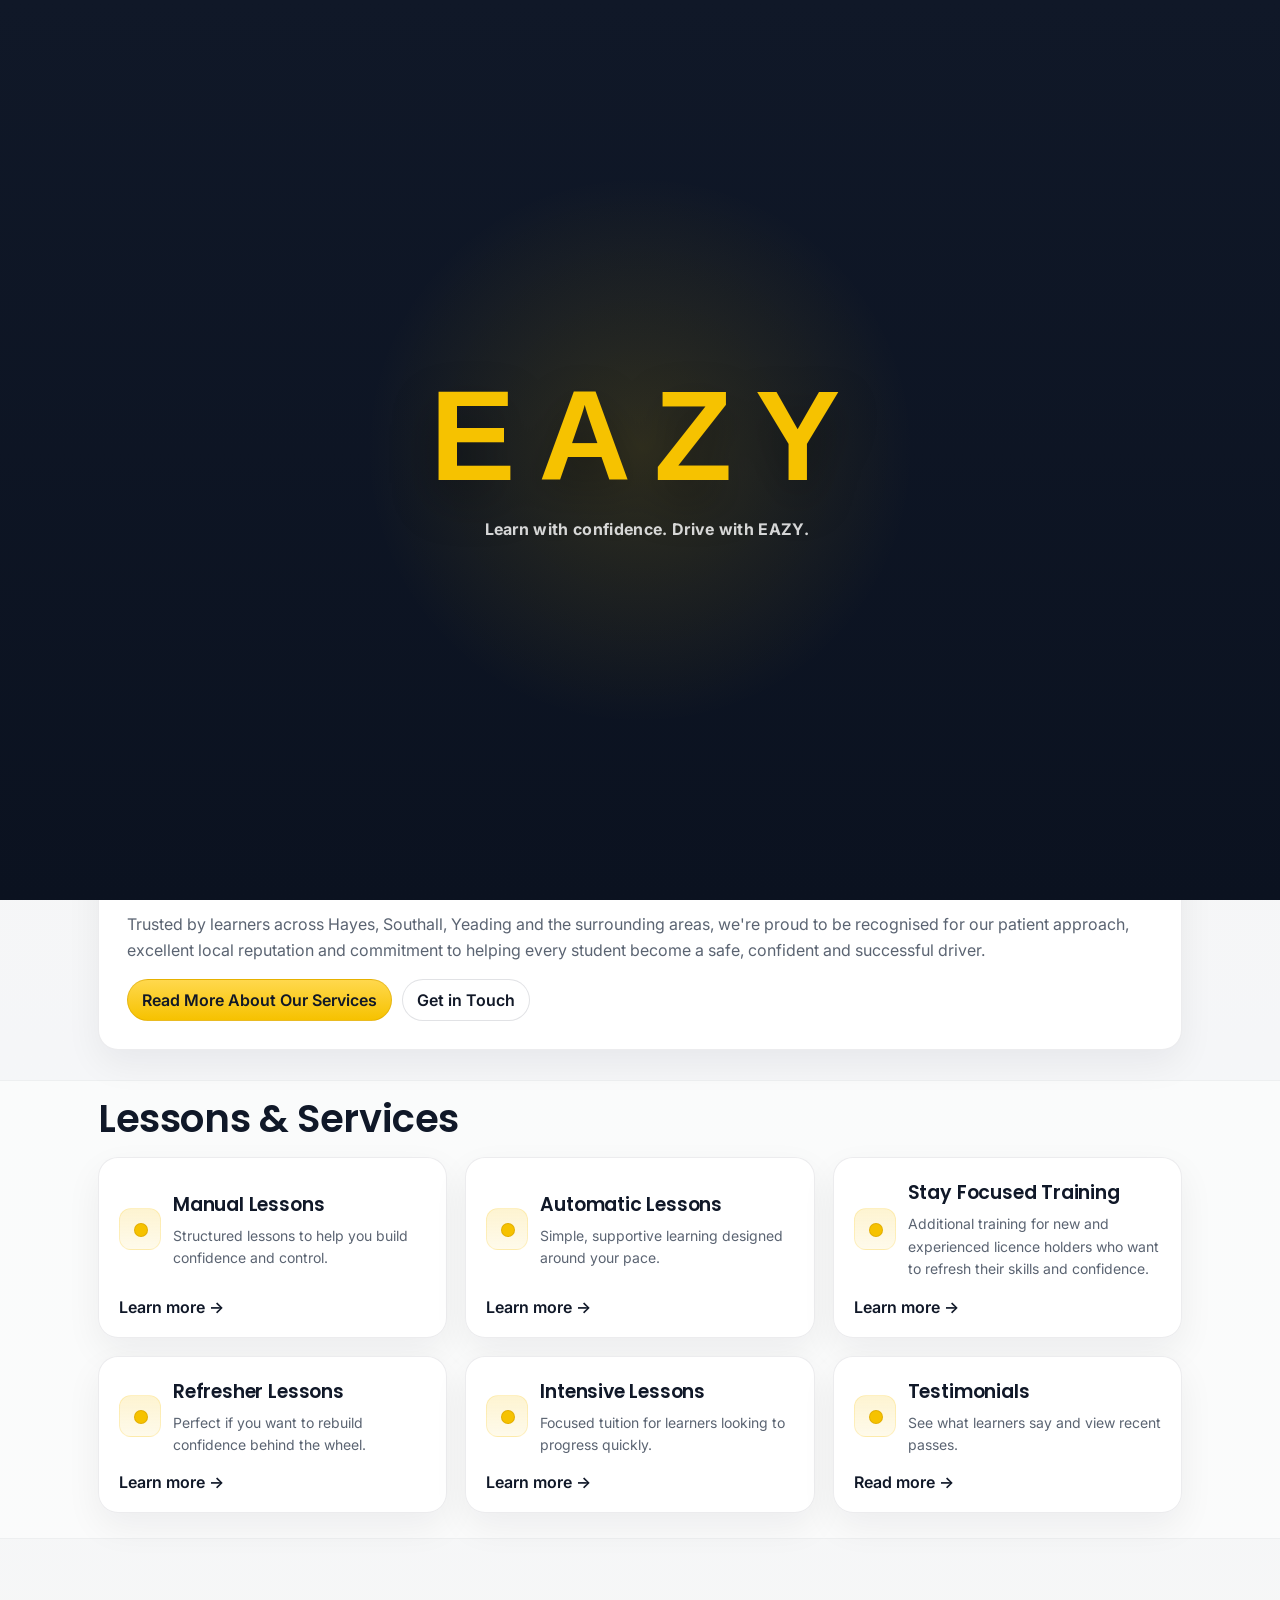
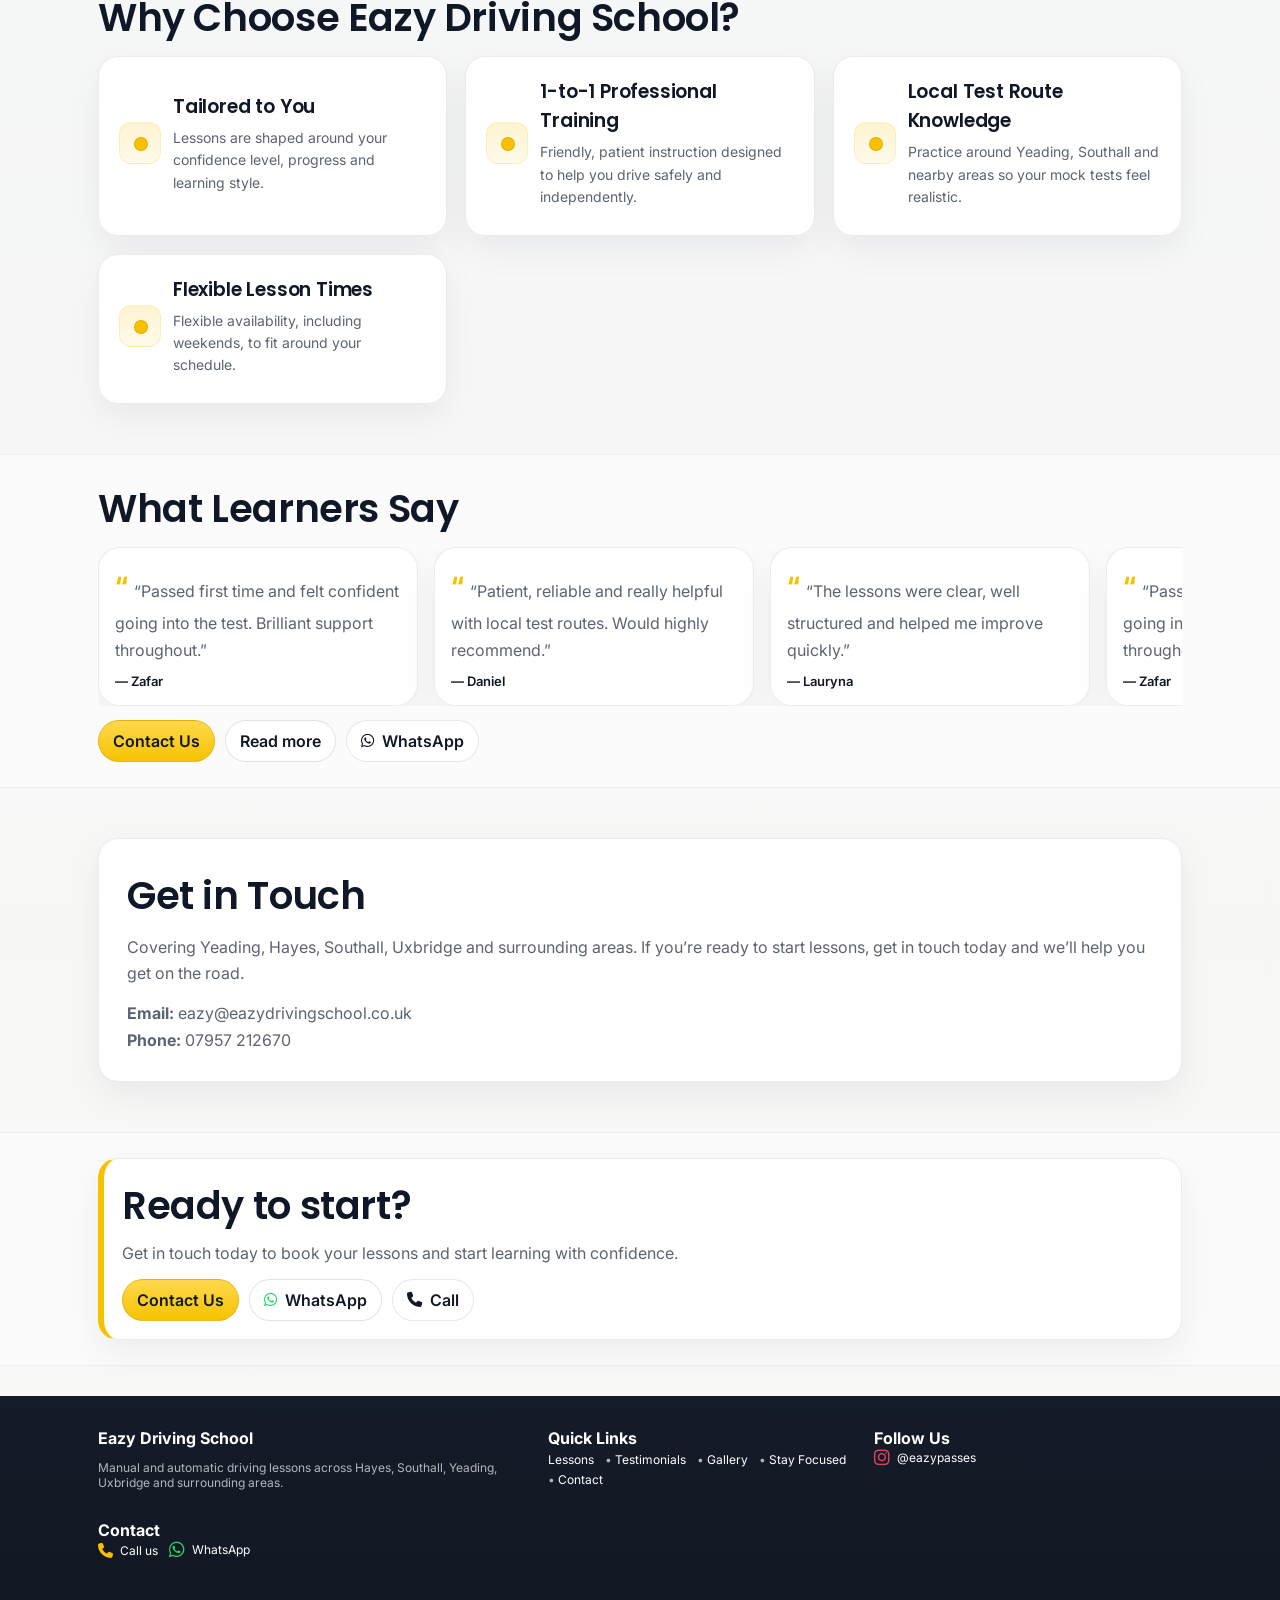
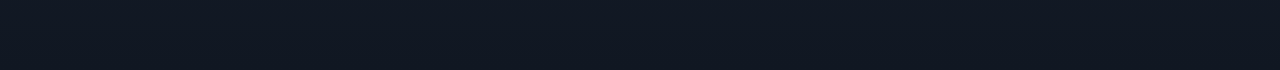
==== commit ae52949d: "Final website QA and client delivery" ====
--- a/index.html
+++ b/index.html
@@ -4,7 +4,7 @@
   <meta charset="utf-8" />
   <meta name="viewport" content="width=device-width,initial-scale=1" />
   <title>Eazy Driving School | Driving Lessons in Hayes, Southall & Yeading</title>
-  <meta name="description" content="Manual and automatic driving lessons in Hayes, Southall, Yeading, Uxbridge and surrounding areas. DVSA approved instructors, high pass rates, personalised lessons and excellent local test route knowledge." />
+  <meta name="description" content="Manual and automatic driving lessons in Hayes, Southall, Yeading, Uxbridge and surrounding areas. Experienced instructors, personalised lessons, strong pass results and excellent local test route knowledge." />
   <link rel="stylesheet" href="assets/styles.css" />
   <link rel="stylesheet" href="https://cdnjs.cloudflare.com/ajax/libs/font-awesome/6.7.2/css/all.min.css">
 </head>
@@ -33,7 +33,7 @@
 <!-- ================= NAVBAR ================= -->
 <div class="topbar">
   <div class="container nav">
-    <a class="brand" href="index.html">
+    <a class="brand" href="index.html?nav=true">
       <div class="logoBox">E</div>
       <div class="brandTitle">
         Eazy Driving School
@@ -194,12 +194,12 @@
         <span class="tileCta">Learn more →</span>
       </a>
 
-      <a class="card tile tileLink" href="pass-page.html" aria-label="Pass Plus - learn more">
-        <div class="tileTop">
-          <div class="icoDot" aria-hidden="true"></div>
-          <div>
-            <h3>Pass Plus</h3>
-            <p>Extra training to improve confidence and driving skills after passing.</p>
+      <a class="card tile tileLink" href="pass-page.html" aria-label="Stay Focused training - learn more">
+        <div class="tileTop">
+          <div class="icoDot" aria-hidden="true"></div>
+          <div>
+            <h3>Stay Focused Training</h3>
+            <p>Additional training for new and experienced licence holders who want to refresh their skills and confidence.</p>
           </div>
         </div>
         <span class="tileCta">Learn more →</span>
@@ -313,15 +313,15 @@
 
         <div class="card quote">
           <p>“Passed first time and felt confident going into the test. Brilliant support throughout.”</p>
-          <div class="who">— Anum</div>
+          <div class="who">— Zafar</div>
         </div>
         <div class="card quote">
           <p>“Patient, reliable and really helpful with local test routes. Would highly recommend.”</p>
-          <div class="who">— Artur</div>
+          <div class="who">— Daniel</div>
         </div>
         <div class="card quote">
           <p>“The lessons were clear, well structured and helped me improve quickly.”</p>
-          <div class="who">— Hamza</div>
+          <div class="who">— Lauryna</div>
         </div>
 
       </div>
@@ -447,7 +447,7 @@
         <strong style="font-size:16px">Booking Request</strong><br />
         <small class="note">We’ll confirm availability as soon as possible.</small>
       </div>
-      <button class="x" id="closeModal" aria-label="Close">✕</button>
+      <button class="x" id="closeModal" type="button" aria-label="Close">✕</button>
     </header>
 
     <form class="web3form">
@@ -465,7 +465,7 @@
         <option>Automatic</option>
         <option>Intensive</option>
         <option>Refresher</option>
-        <option>Pass Plus</option>
+        <option>Stay Focused Training</option>
       </select>
 
       <select class="field" name="area" required>
@@ -541,4 +541,4 @@
 </script>
 
 </body>
-</html>
+</html>
--- a/assets/styles.css
+++ b/assets/styles.css
@@ -2020,53 +2020,110 @@
   box-shadow:0 30px 80px rgba(0,0,0,.5);
 }
 
-/* ===== Mobile menu compatibility fix ===== */
-
-@media (max-width: 900px){
-  .topbar{
-    z-index: 99999 !important;
-    overflow: visible !important;
-  }
+/* =========================================================
+   FINAL RELIABLE MOBILE MENU
+   ========================================================= */
+
+body.menu-open{
+  position:fixed;
+  left:0;
+  right:0;
+  width:100%;
+  overflow:hidden;
+}
+
+@media (max-width:900px){
 
   .mobileMenu{
-    position: fixed !important;
-    top: 0 !important;
-    left: 0 !important;
-    right: 0 !important;
-    bottom: 0 !important;
-    width: 100vw !important;
-    height: 100vh !important;
-    height: 100dvh !important;
-    z-index: 99998 !important;
-    background: rgba(244,246,251,.96) !important;
-    backdrop-filter: none !important;
-    -webkit-backdrop-filter: none !important;
-    overflow-y: auto !important;
+    position:fixed !important;
+    inset:0 !important;
+
+    width:100vw !important;
+    max-width:none !important;
+
+    height:100vh !important;
+    height:100dvh !important;
+
+    margin:0 !important;
+    padding:0 !important;
+
+    background:#f4f6fb !important;
+
+    backdrop-filter:none !important;
+    -webkit-backdrop-filter:none !important;
+
+    overflow-x:hidden !important;
+    overflow-y:auto !important;
+    overscroll-behavior:contain;
+
+    opacity:0;
+    visibility:hidden;
+    pointer-events:none;
+
+    z-index:200000 !important;
+
+    transition:
+      opacity .18s ease,
+      visibility .18s ease;
   }
 
   .mobileMenu.open{
-    opacity: 1 !important;
-    visibility: visible !important;
-    pointer-events: auto !important;
+    opacity:1 !important;
+    visibility:visible !important;
+    pointer-events:auto !important;
   }
 
   .mobileMenuInner{
-    padding-top: 96px !important;
+    width:100% !important;
+    min-height:100vh !important;
+    min-height:100dvh !important;
+
+    margin:0 !important;
+    padding:24px 18px 32px !important;
+
+    background:#f4f6fb !important;
+  }
+
+  .mobileMenuHeader{
+    width:100%;
+    max-width:420px;
+
+    margin:0 auto 10px;
+    padding:0;
+
+    display:flex;
+    align-items:center;
+    justify-content:space-between;
   }
 
   .mobileMenuLinks{
-    display: block !important;
-    opacity: 1 !important;
-    visibility: visible !important;
-    background: #fff !important;
-    position: relative !important;
-    z-index: 99999 !important;
-  }
-
-  .menuBtn{
-    position: relative !important;
-    z-index: 100000 !important;
-    touch-action: manipulation;
+    display:block !important;
+    position:relative !important;
+
+    width:100%;
+    max-width:420px;
+
+    margin:0 auto;
+
+    opacity:1 !important;
+    visibility:visible !important;
+
+    background:#fff !important;
+    border:1px solid rgba(15,23,42,.10);
+    border-radius:18px;
+    overflow:hidden;
+
+    box-shadow:0 18px 45px rgba(15,23,42,.14);
+  }
+
+  .mobileMenuLinks a{
+    min-height:48px;
+  }
+
+  .menuClose{
+    position:relative;
+    z-index:2;
+    flex:0 0 auto;
   }
 }
 
@@ -2332,11 +2389,104 @@
 }
 
 .btn i{
-    margin-right:8px;
+    margin-right:0;
     font-size:.95rem;
     vertical-align:middle;
 }
 
 .btn.secondary .fa-whatsapp{
     color:#25D366;
+}
+
+/* ===== Reliable mobile bottom bar ===== */
+
+@media (max-width:760px){
+
+  .mobileBar{
+    display:block;
+    position:fixed;
+    left:50%;
+    right:auto;
+    bottom:10px;
+
+    transform:translateX(-50%);
+
+    width:calc(100% - 20px);
+    max-width:520px;
+
+    padding:0;
+    background:transparent;
+    border:0;
+
+    z-index:1000;
+  }
+
+  .mobileBarInner{
+    display:grid;
+    grid-template-columns:repeat(3, minmax(0, 1fr));
+    gap:8px;
+
+    width:100%;
+    padding:9px;
+
+    background:rgba(255,255,255,.96);
+    border:1px solid rgba(15,23,42,.10);
+    border-radius:18px;
+
+    box-shadow:0 16px 40px rgba(15,23,42,.18);
+
+    backdrop-filter:blur(16px);
+    -webkit-backdrop-filter:blur(16px);
+  }
+
+  .mobileBarInner .btn{
+    min-width:0;
+    width:100%;
+    max-width:100%;
+
+    padding:11px 6px;
+    font-size:14px;
+
+    gap:5px;
+    white-space:nowrap;
+    overflow:hidden;
+
+    justify-content:center;
+  }
+
+  .mobileBarInner .btn i{
+    margin-right:0;
+    flex:0 0 auto;
+    font-size:14px;
+  }
+}
+
+@media (max-width:370px){
+
+  .mobileBar{
+    width:calc(100% - 12px);
+    bottom:6px;
+  }
+
+  .mobileBarInner{
+    gap:5px;
+    padding:7px;
+  }
+
+  .mobileBarInner .btn{
+    padding:10px 3px;
+    font-size:12px;
+    gap:3px;
+  }
+
+  .mobileBarInner .btn i{
+    font-size:12px;
+  }
+}
+
+@media (max-width:330px){
+
+  .mobileBarInner .btn i{
+    display:none;
+  }
 }
